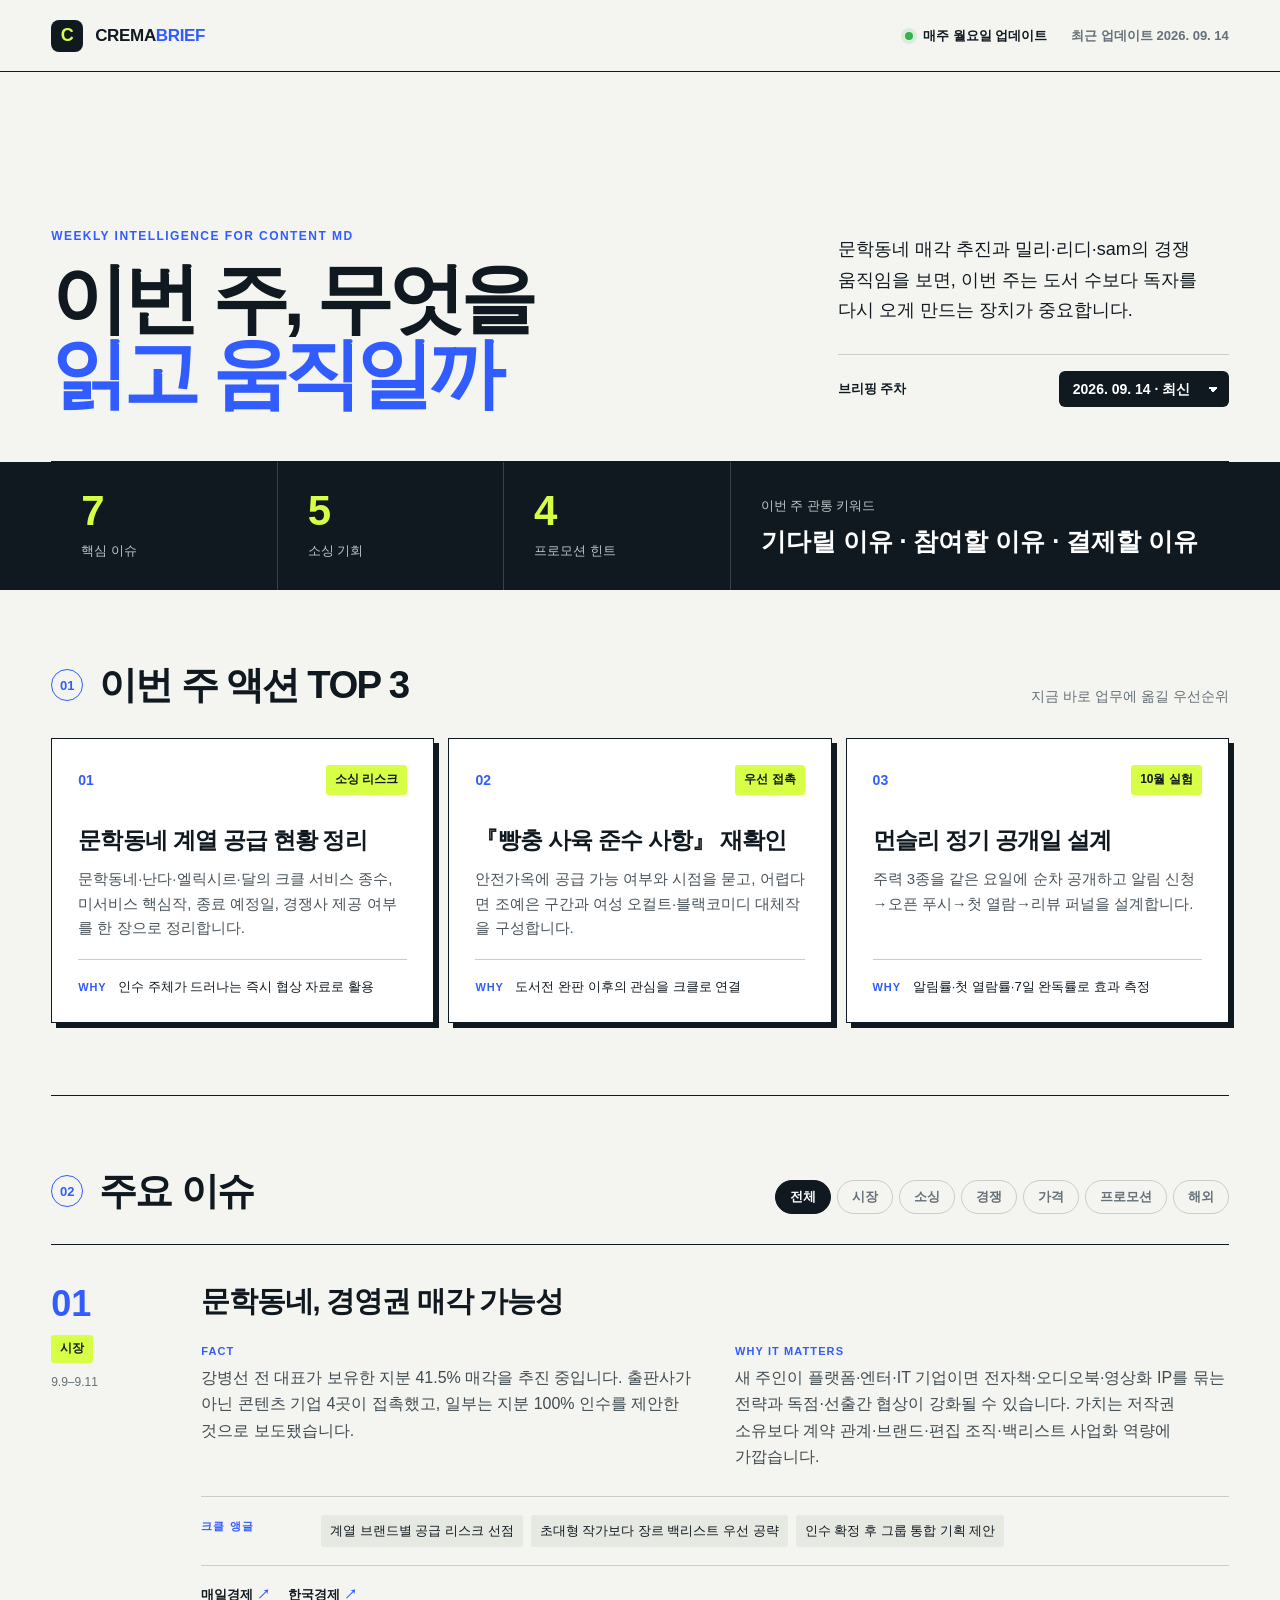
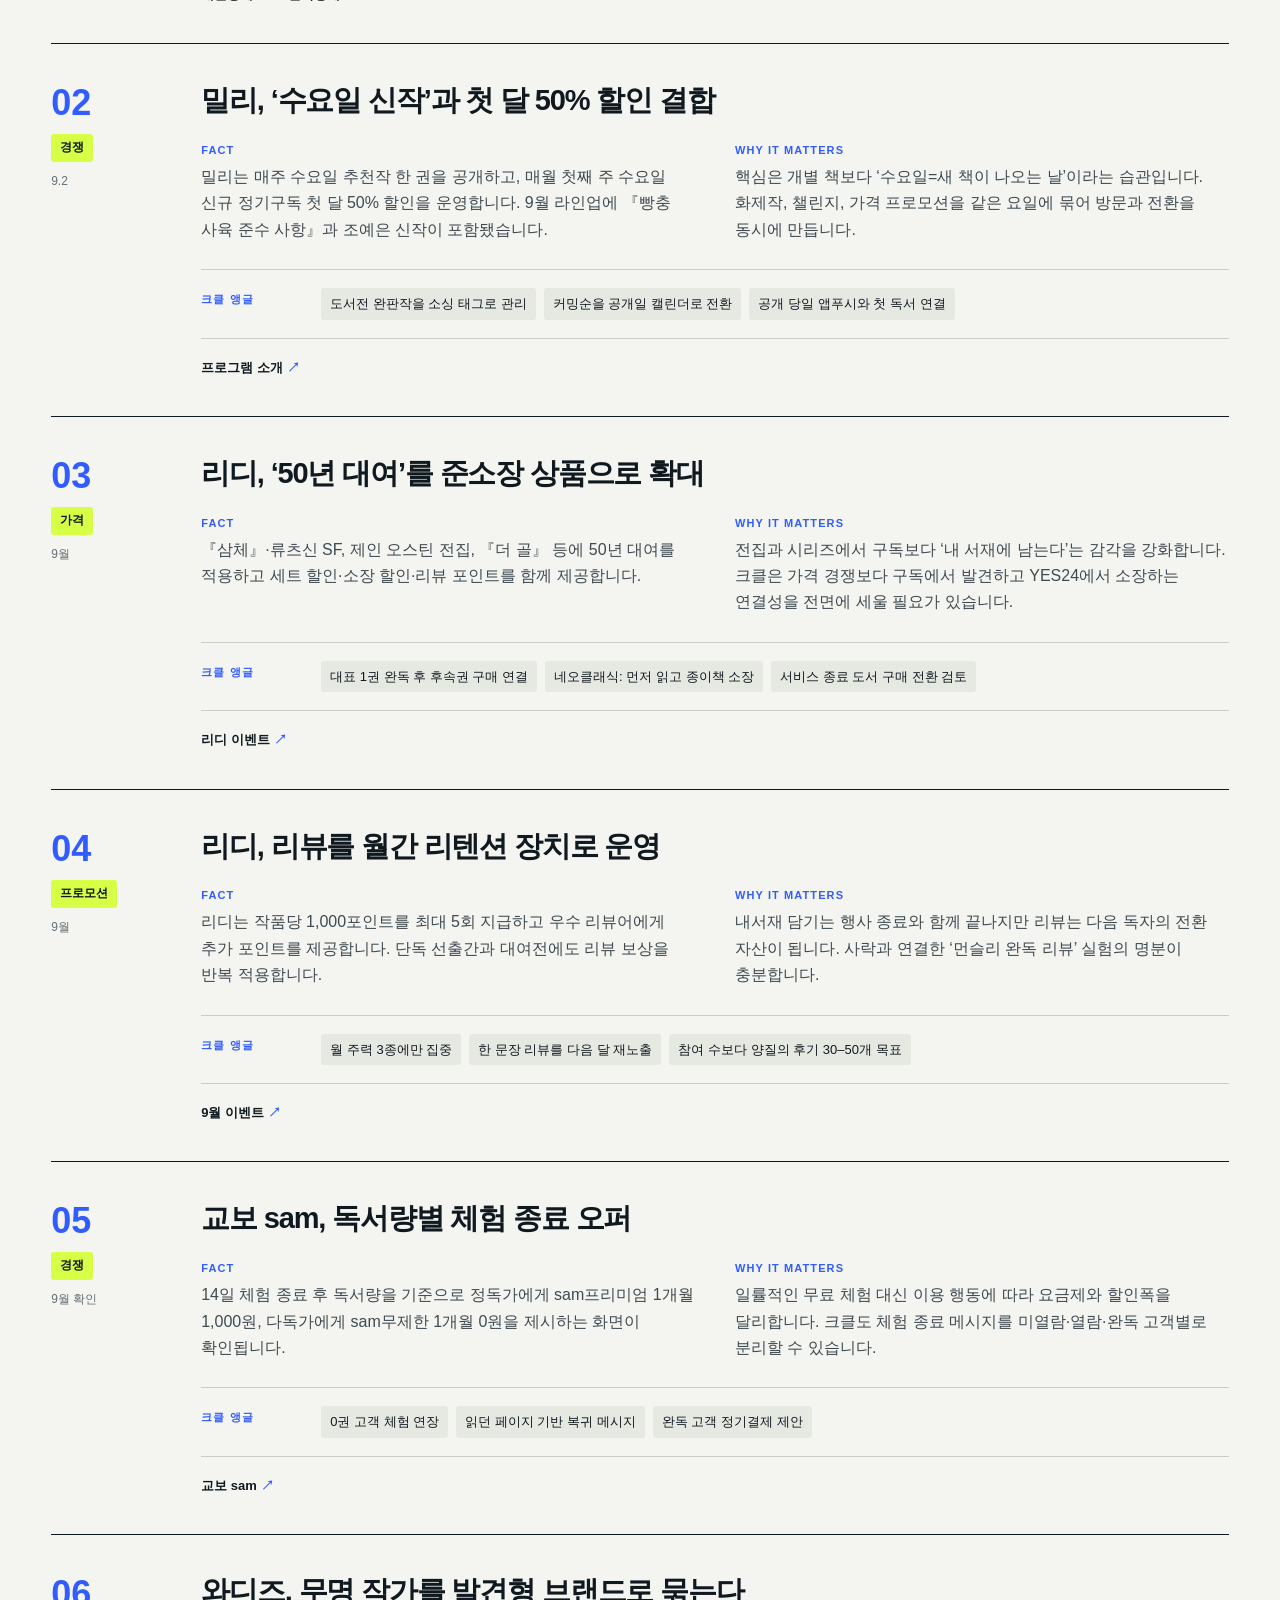
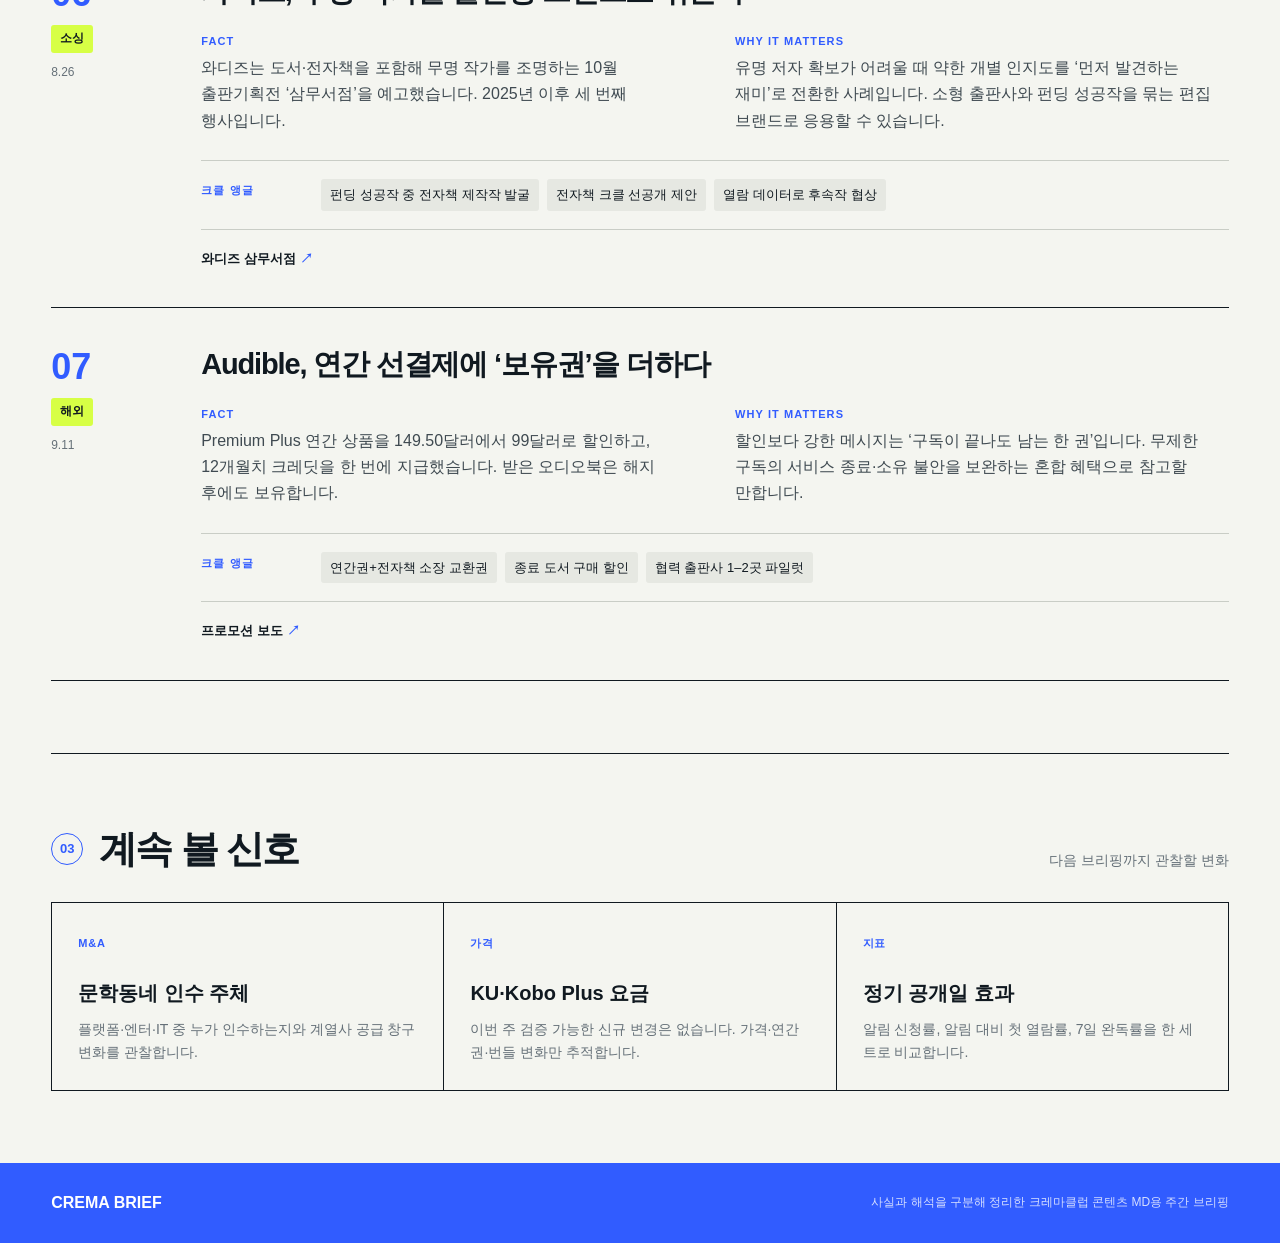
==== index.html @ 0cdea8e7 "Publish CremaClub MD weekly briefing" ====
<!doctype html>
<html lang="ko">
<head>
  <meta charset="utf-8">
  <meta name="viewport" content="width=device-width,initial-scale=1">
  <meta name="description" content="크레마클럽 콘텐츠 MD를 위한 주간 전자책·출판시장 인텔리전스 보드">
  <title>크레마클럽 MD 브리핑</title>
  <link rel="icon" type="image/svg+xml" href="data:image/svg+xml,%3Csvg xmlns='http://www.w3.org/2000/svg' viewBox='0 0 64 64'%3E%3Crect width='64' height='64' rx='15' fill='%23101920'/%3E%3Cpath d='M17 16h25a7 7 0 0 1 7 7v28H24a7 7 0 0 1-7-7V16Z' fill='%23d7ff45'/%3E%3Cpath d='M25 25h16M25 33h13M25 41h10' stroke='%23101920' stroke-width='4' stroke-linecap='round'/%3E%3C/svg%3E">
  <style>
:root{--ink:#101920;--paper:#f4f5f0;--lime:#d7ff45;--blue:#315cff;--line:#c9cdc6;--muted:#657078;--white:#fff;--display:"DM Sans","Noto Sans KR",sans-serif;--body:"Noto Sans KR",sans-serif}
*{box-sizing:border-box}html{scroll-behavior:smooth}body{margin:0;background:var(--paper);color:var(--ink);font-family:var(--body);font-size:16px;line-height:1.65}a{color:inherit}.topbar{height:72px;padding:0 clamp(20px,4vw,64px);display:flex;align-items:center;justify-content:space-between;border-bottom:1px solid var(--ink);background:var(--paper);position:sticky;top:0;z-index:10}.brand{display:flex;align-items:center;gap:12px;text-decoration:none;font:700 17px var(--display);letter-spacing:-.02em}.brand>span:last-child span{color:var(--blue)}.brand-mark{display:grid;place-items:center;width:32px;height:32px;border-radius:8px;background:var(--ink);color:var(--lime);font:700 18px var(--display)}.header-meta{display:flex;align-items:center;gap:10px;font-size:13px;font-weight:600}.date{color:var(--muted);margin-left:14px}.live-dot{width:8px;height:8px;border-radius:50%;background:#35b34a;box-shadow:0 0 0 4px rgba(53,179,74,.13)}main{max-width:1440px;margin:auto;padding:0 clamp(20px,4vw,64px)}.intro{min-height:390px;display:grid;grid-template-columns:1.3fr .7fr;gap:60px;align-items:end;padding:72px 0 50px;border-bottom:1px solid var(--ink)}.eyebrow{font:700 12px var(--display);letter-spacing:.12em;color:var(--blue);margin:0 0 18px}.intro h1{font:800 clamp(46px,6vw,88px)/.98 var(--body);letter-spacing:-.065em;margin:0}.intro h1 em{font-style:normal;color:var(--blue)}.intro-side{align-self:end;padding-bottom:4px}.intro-side>p{font-size:18px;line-height:1.7;margin:0 0 28px;word-break:keep-all}.week-picker{font-size:13px;font-weight:700;display:flex;align-items:center;justify-content:space-between;border-top:1px solid var(--line);padding-top:16px}.week-picker select{appearance:none;border:0;background:var(--ink);color:#fff;border-radius:6px;padding:10px 38px 10px 14px;font:600 14px var(--body);background-image:linear-gradient(45deg,transparent 50%,white 50%),linear-gradient(135deg,white 50%,transparent 50%);background-position:calc(100% - 16px) 16px,calc(100% - 11px) 16px;background-size:5px 5px;background-repeat:no-repeat}.signal-strip{display:grid;grid-template-columns:repeat(3,1fr) 2.2fr;background:var(--ink);color:#fff;margin:0 calc(clamp(20px,4vw,64px)*-1);padding:0 clamp(20px,4vw,64px)}.signal-strip>div{min-height:128px;border-right:1px solid #3a4247;display:flex;flex-direction:column;justify-content:center;padding:20px 30px}.signal-strip strong{font:700 42px/1 var(--display);color:var(--lime)}.signal-strip span{font-size:13px;color:#bdc4c7;margin-top:8px}.signal-strip .focus{border:0}.signal-strip .focus span{margin:0 0 9px}.signal-strip .focus strong{font:700 clamp(18px,2vw,25px)/1.3 var(--body);color:#fff}.actions-section,.issues-section,.watch-section{padding:72px 0}.section-head{display:flex;align-items:end;justify-content:space-between;margin-bottom:30px}.section-head>div:first-child{display:flex;align-items:center;gap:16px}.section-head h2{font:800 clamp(28px,3vw,42px)/1.2 var(--body);letter-spacing:-.045em;margin:0}.section-head>p{margin:0;color:var(--muted);font-size:14px}.section-no{font:700 13px var(--display);color:var(--blue);border:1px solid var(--blue);border-radius:50%;width:32px;height:32px;display:grid;place-items:center}.actions-grid{display:grid;grid-template-columns:repeat(3,1fr);gap:14px}.action-card{background:var(--white);border:1px solid var(--ink);padding:26px;min-height:285px;display:flex;flex-direction:column;box-shadow:5px 5px 0 var(--ink);transition:.2s ease}.action-card:hover{transform:translate(-2px,-2px);box-shadow:8px 8px 0 var(--ink)}.action-top{display:flex;align-items:center;justify-content:space-between}.action-top>span{font:700 14px var(--display);color:var(--blue)}.action-top b{background:var(--lime);padding:5px 9px;border-radius:3px;font-size:12px}.action-card h3{font-size:23px;line-height:1.35;letter-spacing:-.035em;margin:30px 0 11px}.action-card p{color:#48535a;margin:0;font-size:15px}.action-why{margin-top:auto;padding-top:18px;border-top:1px solid var(--line);font:700 11px var(--display);letter-spacing:.08em;color:var(--blue)}.action-why span{font:500 13px var(--body);letter-spacing:0;color:var(--ink);margin-left:8px}.issues-section{border-top:1px solid var(--ink)}.filters{display:flex;gap:6px;flex-wrap:wrap;justify-content:flex-end}.filter-btn{border:1px solid var(--line);background:transparent;color:var(--muted);border-radius:20px;padding:7px 14px;font:600 13px var(--body);cursor:pointer}.filter-btn:hover,.filter-btn.active{background:var(--ink);border-color:var(--ink);color:#fff}.issue-list{border-top:1px solid var(--ink)}.issue-card{display:grid;grid-template-columns:150px 1fr;border-bottom:1px solid var(--ink);padding:38px 0}.issue-index{display:flex;flex-direction:column;align-items:flex-start}.issue-index>span{font:700 36px var(--display);color:var(--blue)}.issue-index b{font-size:12px;background:var(--lime);padding:4px 9px;border-radius:3px;margin:10px 0}.issue-index small{font-size:12px;color:var(--muted)}.issue-body h3{font-size:29px;line-height:1.3;letter-spacing:-.04em;margin:0 0 24px}.issue-copy{display:grid;grid-template-columns:1fr 1fr;gap:40px}.issue-copy h4,.angle-row h4{font:700 11px var(--display);letter-spacing:.1em;color:var(--blue);margin:0 0 8px}.issue-copy p{margin:0;color:#3f4a51;word-break:keep-all}.angle-row{display:grid;grid-template-columns:100px 1fr;gap:20px;margin-top:26px;padding:18px 0;border-top:1px solid var(--line);border-bottom:1px solid var(--line)}.angle-row h4{margin:4px 0 0}.angle-row ul{display:flex;gap:8px;flex-wrap:wrap;margin:0;padding:0;list-style:none}.angle-row li{font-size:13px;background:#e6e8e2;border-radius:3px;padding:5px 9px}.sources{display:flex;gap:18px;margin-top:18px}.sources a{font-size:13px;font-weight:700;text-decoration:none}.sources a span{color:var(--blue);margin-left:4px}.empty{text-align:center;color:var(--muted);padding:70px 0}.watch-section{border-top:1px solid var(--ink)}.watch-grid{display:grid;grid-template-columns:repeat(3,1fr);gap:1px;background:var(--ink);border:1px solid var(--ink)}.watch-grid article{background:var(--paper);padding:26px;min-height:180px}.watch-grid span{font:700 11px var(--display);letter-spacing:.08em;color:var(--blue)}.watch-grid h3{font-size:20px;margin:22px 0 8px}.watch-grid p{font-size:14px;color:var(--muted);margin:0}footer{background:var(--blue);color:#fff;padding:30px clamp(20px,4vw,64px);display:flex;align-items:center;justify-content:space-between}footer>span{font:700 16px var(--display)}footer p{font-size:12px;margin:0;opacity:.8}
@media(max-width:850px){.topbar{height:62px}.header-meta .date{display:none}.intro{grid-template-columns:1fr;gap:38px;min-height:auto;padding:56px 0 42px}.signal-strip{grid-template-columns:repeat(3,1fr)}.signal-strip .focus{grid-column:1/-1;min-height:100px;border-top:1px solid #3a4247}.signal-strip>div{padding:18px;min-height:105px}.signal-strip strong{font-size:32px}.actions-grid,.watch-grid{grid-template-columns:1fr}.action-card{min-height:240px}.issue-card{grid-template-columns:74px 1fr}.issue-copy{grid-template-columns:1fr;gap:22px}.filters{margin-top:18px;justify-content:flex-start}.section-head{align-items:flex-start;flex-direction:column;gap:16px}.section-head>p{display:none}.angle-row{grid-template-columns:1fr;gap:4px}.angle-row ul{display:block}.angle-row li{margin-top:6px}.watch-grid article{min-height:auto}footer{align-items:flex-start;flex-direction:column;gap:6px}}
@media(max-width:520px){.brand>span:last-child{font-size:14px}.header-meta>span:not(.live-dot):not(.date){font-size:11px}.intro h1{font-size:46px}.intro-side>p{font-size:16px}.signal-strip>div{padding:14px 10px}.signal-strip span{font-size:11px}.issue-card{grid-template-columns:1fr;gap:14px}.issue-index{flex-direction:row;align-items:center;gap:10px}.issue-index>span{font-size:24px}.issue-index b{margin:0}.issue-body h3{font-size:23px}.sources{flex-wrap:wrap}footer p{line-height:1.5}}

  </style>
</head>
<body>
  <header class="topbar">
    <a class="brand" href="#top" aria-label="처음으로">
      <span class="brand-mark">C</span>
      <span>CREMA<span>BRIEF</span></span>
    </a>
    <div class="header-meta">
      <span class="live-dot"></span>
      <span>매주 월요일 업데이트</span>
      <span id="updatedAt" class="date"></span>
    </div>
  </header>

  <main id="top">
    <section class="intro">
      <div>
        <p class="eyebrow">WEEKLY INTELLIGENCE FOR CONTENT MD</p>
        <h1>이번 주, 무엇을<br><em>읽고 움직일까</em></h1>
      </div>
      <div class="intro-side">
        <p id="weekSummary"></p>
        <label class="week-picker">브리핑 주차
          <select id="weekSelect" aria-label="브리핑 주차 선택"></select>
        </label>
      </div>
    </section>

    <section class="signal-strip" aria-label="이번 주 지표">
      <div><strong id="issueCount">0</strong><span>핵심 이슈</span></div>
      <div><strong id="sourceCount">0</strong><span>소싱 기회</span></div>
      <div><strong id="promoCount">0</strong><span>프로모션 힌트</span></div>
      <div class="focus"><span>이번 주 관통 키워드</span><strong id="weekKeyword"></strong></div>
    </section>

    <section class="actions-section">
      <div class="section-head">
        <div><span class="section-no">01</span><h2>이번 주 액션 TOP 3</h2></div>
        <p>지금 바로 업무에 옮길 우선순위</p>
      </div>
      <div id="actions" class="actions-grid"></div>
    </section>

    <section class="issues-section">
      <div class="section-head">
        <div><span class="section-no">02</span><h2>주요 이슈</h2></div>
        <div id="filters" class="filters" aria-label="분야 필터"></div>
      </div>
      <div id="issues" class="issue-list"></div>
      <div id="empty" class="empty" hidden>이 분야의 이슈가 없습니다.</div>
    </section>

    <section class="watch-section">
      <div class="section-head">
        <div><span class="section-no">03</span><h2>계속 볼 신호</h2></div>
        <p>다음 브리핑까지 관찰할 변화</p>
      </div>
      <div id="watchList" class="watch-grid"></div>
    </section>
  </main>

  <footer>
    <span>CREMA BRIEF</span>
    <p>사실과 해석을 구분해 정리한 크레마클럽 콘텐츠 MD용 주간 브리핑</p>
  </footer>
  <script>
window.CREMA_BRIEFS = [
  {
    id: "2026-09-14",
    label: "2026. 09. 14",
    updated: "2026. 09. 14",
    keyword: "기다릴 이유 · 참여할 이유 · 결제할 이유",
    summary: "문학동네 매각 추진과 밀리·리디·sam의 경쟁 움직임을 보면, 이번 주는 도서 수보다 독자를 다시 오게 만드는 장치가 중요합니다.",
    actions: [
      { tag: "소싱 리스크", title: "문학동네 계열 공급 현황 정리", text: "문학동네·난다·엘릭시르·달의 크클 서비스 종수, 미서비스 핵심작, 종료 예정일, 경쟁사 제공 여부를 한 장으로 정리합니다.", why: "인수 주체가 드러나는 즉시 협상 자료로 활용" },
      { tag: "우선 접촉", title: "『빵충 사육 준수 사항』 재확인", text: "안전가옥에 공급 가능 여부와 시점을 묻고, 어렵다면 조예은 구간과 여성 오컬트·블랙코미디 대체작을 구성합니다.", why: "도서전 완판 이후의 관심을 크클로 연결" },
      { tag: "10월 실험", title: "먼슬리 정기 공개일 설계", text: "주력 3종을 같은 요일에 순차 공개하고 알림 신청→오픈 푸시→첫 열람→리뷰 퍼널을 설계합니다.", why: "알림률·첫 열람률·7일 완독률로 효과 측정" }
    ],
    issues: [
      {
        rank: 1, category: "시장", date: "9.9–9.11", title: "문학동네, 경영권 매각 가능성",
        fact: "강병선 전 대표가 보유한 지분 41.5% 매각을 추진 중입니다. 출판사가 아닌 콘텐츠 기업 4곳이 접촉했고, 일부는 지분 100% 인수를 제안한 것으로 보도됐습니다.",
        impact: "새 주인이 플랫폼·엔터·IT 기업이면 전자책·오디오북·영상화 IP를 묶는 전략과 독점·선출간 협상이 강화될 수 있습니다. 가치는 저작권 소유보다 계약 관계·브랜드·편집 조직·백리스트 사업화 역량에 가깝습니다.",
        angles: ["계열 브랜드별 공급 리스크 선점", "초대형 작가보다 장르 백리스트 우선 공략", "인수 확정 후 그룹 통합 기획 제안"],
        links: [{label:"매일경제",url:"https://www.mk.co.kr/news/culture/12150612"},{label:"한국경제",url:"https://www.hankyung.com/article/2026090947451"}]
      },
      {
        rank: 2, category: "경쟁", date: "9.2", title: "밀리, ‘수요일 신작’과 첫 달 50% 할인 결합",
        fact: "밀리는 매주 수요일 추천작 한 권을 공개하고, 매월 첫째 주 수요일 신규 정기구독 첫 달 50% 할인을 운영합니다. 9월 라인업에 『빵충 사육 준수 사항』과 조예은 신작이 포함됐습니다.",
        impact: "핵심은 개별 책보다 ‘수요일=새 책이 나오는 날’이라는 습관입니다. 화제작, 챌린지, 가격 프로모션을 같은 요일에 묶어 방문과 전환을 동시에 만듭니다.",
        angles: ["도서전 완판작을 소싱 태그로 관리", "커밍순을 공개일 캘린더로 전환", "공개 당일 앱푸시와 첫 독서 연결"],
        links: [{label:"프로그램 소개",url:"https://v.daum.net/v/6I4VSdztAL"}]
      },
      {
        rank: 3, category: "가격", date: "9월", title: "리디, ‘50년 대여’를 준소장 상품으로 확대",
        fact: "『삼체』·류츠신 SF, 제인 오스틴 전집, 『더 골』 등에 50년 대여를 적용하고 세트 할인·소장 할인·리뷰 포인트를 함께 제공합니다.",
        impact: "전집과 시리즈에서 구독보다 ‘내 서재에 남는다’는 감각을 강화합니다. 크클은 가격 경쟁보다 구독에서 발견하고 YES24에서 소장하는 연결성을 전면에 세울 필요가 있습니다.",
        angles: ["대표 1권 완독 후 후속권 구매 연결", "네오클래식: 먼저 읽고 종이책 소장", "서비스 종료 도서 구매 전환 검토"],
        links: [{label:"리디 이벤트",url:"https://ridibooks.com/event/general"}]
      },
      {
        rank: 4, category: "프로모션", date: "9월", title: "리디, 리뷰를 월간 리텐션 장치로 운영",
        fact: "리디는 작품당 1,000포인트를 최대 5회 지급하고 우수 리뷰어에게 추가 포인트를 제공합니다. 단독 선출간과 대여전에도 리뷰 보상을 반복 적용합니다.",
        impact: "내서재 담기는 행사 종료와 함께 끝나지만 리뷰는 다음 독자의 전환 자산이 됩니다. 사락과 연결한 ‘먼슬리 완독 리뷰’ 실험의 명분이 충분합니다.",
        angles: ["월 주력 3종에만 집중", "한 문장 리뷰를 다음 달 재노출", "참여 수보다 양질의 후기 30–50개 목표"],
        links: [{label:"9월 이벤트",url:"https://ridibooks.com/event/general"}]
      },
      {
        rank: 5, category: "경쟁", date: "9월 확인", title: "교보 sam, 독서량별 체험 종료 오퍼",
        fact: "14일 체험 종료 후 독서량을 기준으로 정독가에게 sam프리미엄 1개월 1,000원, 다독가에게 sam무제한 1개월 0원을 제시하는 화면이 확인됩니다.",
        impact: "일률적인 무료 체험 대신 이용 행동에 따라 요금제와 할인폭을 달리합니다. 크클도 체험 종료 메시지를 미열람·열람·완독 고객별로 분리할 수 있습니다.",
        angles: ["0권 고객 체험 연장", "읽던 페이지 기반 복귀 메시지", "완독 고객 정기결제 제안"],
        links: [{label:"교보 sam",url:"https://sam.kyobobook.co.kr/"}]
      },
      {
        rank: 6, category: "소싱", date: "8.26", title: "와디즈, 무명 작가를 발견형 브랜드로 묶는다",
        fact: "와디즈는 도서·전자책을 포함해 무명 작가를 조명하는 10월 출판기획전 ‘삼무서점’을 예고했습니다. 2025년 이후 세 번째 행사입니다.",
        impact: "유명 저자 확보가 어려울 때 약한 개별 인지도를 ‘먼저 발견하는 재미’로 전환한 사례입니다. 소형 출판사와 펀딩 성공작을 묶는 편집 브랜드로 응용할 수 있습니다.",
        angles: ["펀딩 성공작 중 전자책 제작작 발굴", "전자책 크클 선공개 제안", "열람 데이터로 후속작 협상"],
        links: [{label:"와디즈 삼무서점",url:"https://www.wadiz.kr/web/campaign/search?keyword=%EC%82%BC%EB%AC%B4%EC%84%9C%EC%A0%90"}]
      },
      {
        rank: 7, category: "해외", date: "9.11", title: "Audible, 연간 선결제에 ‘보유권’을 더하다",
        fact: "Premium Plus 연간 상품을 149.50달러에서 99달러로 할인하고, 12개월치 크레딧을 한 번에 지급했습니다. 받은 오디오북은 해지 후에도 보유합니다.",
        impact: "할인보다 강한 메시지는 ‘구독이 끝나도 남는 한 권’입니다. 무제한 구독의 서비스 종료·소유 불안을 보완하는 혼합 혜택으로 참고할 만합니다.",
        angles: ["연간권+전자책 소장 교환권", "종료 도서 구매 할인", "협력 출판사 1–2곳 파일럿"],
        links: [{label:"프로모션 보도",url:"https://www.sfgate.com/shopping/article/audible-premium-plus-annual-deal-22423968.php"}]
      }
    ],
    watch: [
      { label: "M&A", title: "문학동네 인수 주체", text: "플랫폼·엔터·IT 중 누가 인수하는지와 계열사 공급 창구 변화를 관찰합니다." },
      { label: "가격", title: "KU·Kobo Plus 요금", text: "이번 주 검증 가능한 신규 변경은 없습니다. 가격·연간권·번들 변화만 추적합니다." },
      { label: "지표", title: "정기 공개일 효과", text: "알림 신청률, 알림 대비 첫 열람률, 7일 완독률을 한 세트로 비교합니다." }
    ]
  }
];

const briefs = window.CREMA_BRIEFS || [];
const state = { week: briefs[0]?.id, filter: "전체" };
const $ = (id) => document.getElementById(id);
const categories = ["전체", "시장", "소싱", "경쟁", "가격", "프로모션", "해외"];

function linkHtml(links) {
  return links.map(l => `<a href="${l.url}" target="_blank" rel="noopener">${l.label}<span>↗</span></a>`).join("");
}

function render() {
  const brief = briefs.find(b => b.id === state.week) || briefs[0];
  if (!brief) return;
  $("updatedAt").textContent = `최근 업데이트 ${brief.updated}`;
  $("weekSummary").textContent = brief.summary;
  $("weekKeyword").textContent = brief.keyword;
  $("issueCount").textContent = brief.issues.length;
  $("sourceCount").textContent = brief.issues.filter(i => i.category === "소싱" || i.angles.some(a => /소싱|공급|출판사|작가|도서/.test(a))).length;
  $("promoCount").textContent = brief.issues.filter(i => i.category === "프로모션" || i.angles.some(a => /이벤트|푸시|리뷰|공개|프로모션|전환/.test(a))).length;

  $("actions").innerHTML = brief.actions.map((a, idx) => `
    <article class="action-card">
      <div class="action-top"><span>0${idx + 1}</span><b>${a.tag}</b></div>
      <h3>${a.title}</h3><p>${a.text}</p><div class="action-why">WHY <span>${a.why}</span></div>
    </article>`).join("");

  const visible = state.filter === "전체" ? brief.issues : brief.issues.filter(i => i.category === state.filter);
  $("issues").innerHTML = visible.map(i => `
    <article class="issue-card">
      <div class="issue-index"><span>${String(i.rank).padStart(2,"0")}</span><b>${i.category}</b><small>${i.date}</small></div>
      <div class="issue-body">
        <h3>${i.title}</h3>
        <div class="issue-copy"><div><h4>FACT</h4><p>${i.fact}</p></div><div><h4>WHY IT MATTERS</h4><p>${i.impact}</p></div></div>
        <div class="angle-row"><h4>크클 앵글</h4><ul>${i.angles.map(a=>`<li>${a}</li>`).join("")}</ul></div>
        <div class="sources">${linkHtml(i.links)}</div>
      </div>
    </article>`).join("");
  $("empty").hidden = visible.length > 0;
  $("watchList").innerHTML = brief.watch.map(w => `<article><span>${w.label}</span><h3>${w.title}</h3><p>${w.text}</p></article>`).join("");
  document.querySelectorAll(".filter-btn").forEach(btn => btn.classList.toggle("active", btn.dataset.filter === state.filter));
}

function init() {
  $("weekSelect").innerHTML = briefs.map((b, i) => `<option value="${b.id}">${b.label}${i === 0 ? " · 최신" : ""}</option>`).join("");
  $("weekSelect").addEventListener("change", e => { state.week = e.target.value; state.filter = "전체"; render(); });
  $("filters").innerHTML = categories.map(c => `<button class="filter-btn${c === "전체" ? " active" : ""}" data-filter="${c}">${c}</button>`).join("");
  $("filters").addEventListener("click", e => { const btn = e.target.closest("button"); if (!btn) return; state.filter = btn.dataset.filter; render(); });
  render();
}
init();

  </script>
</body>
</html>
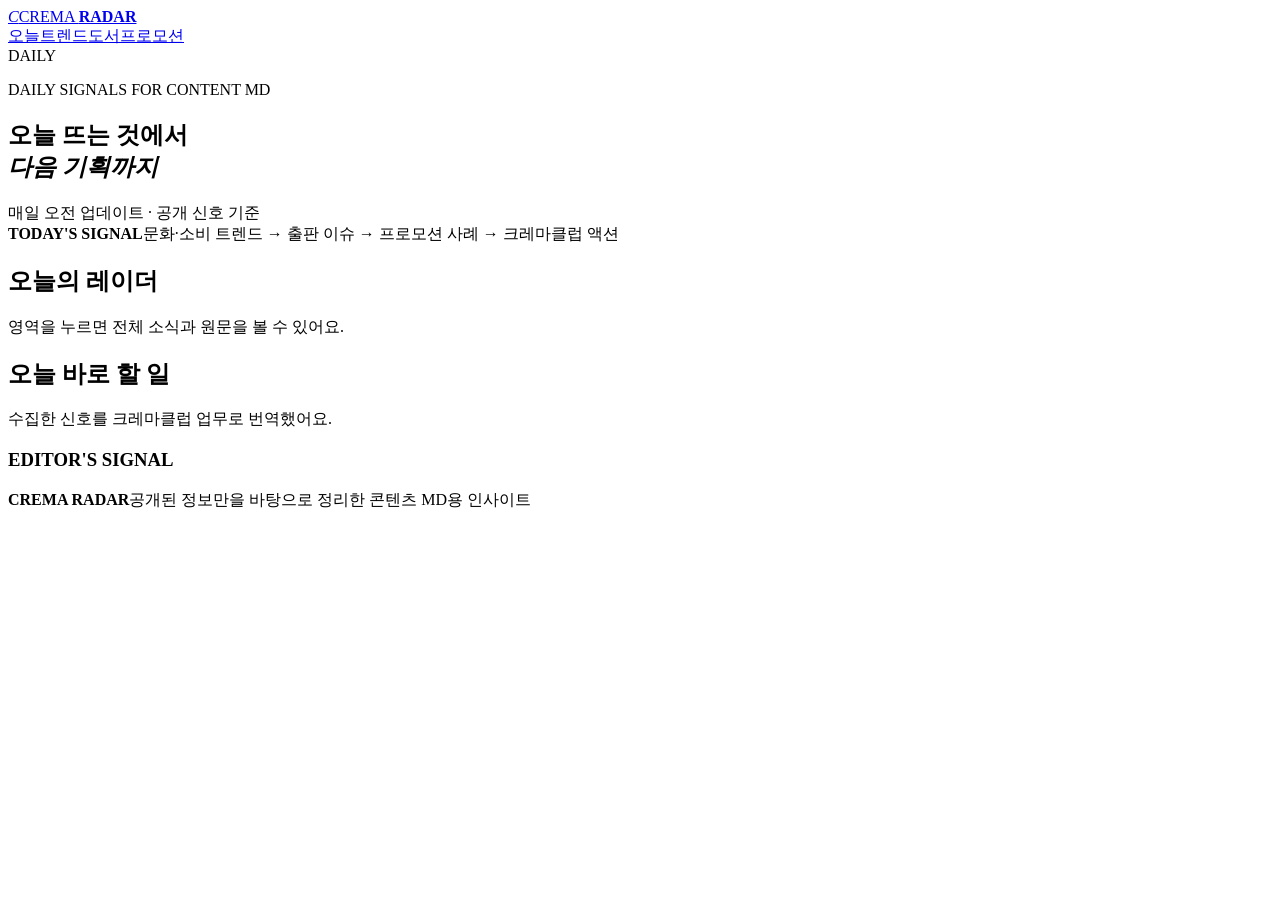
==== commit 01a197bc: "Redesign as daily content MD radar" ====
--- a/index.html
+++ b/index.html
@@ -1,205 +1,7 @@
 <!doctype html>
-<html lang="ko">
-<head>
-  <meta charset="utf-8">
-  <meta name="viewport" content="width=device-width,initial-scale=1">
-  <meta name="description" content="크레마클럽 콘텐츠 MD를 위한 주간 전자책·출판시장 인텔리전스 보드">
-  <title>크레마클럽 MD 브리핑</title>
-  <link rel="icon" type="image/svg+xml" href="data:image/svg+xml,%3Csvg xmlns='http://www.w3.org/2000/svg' viewBox='0 0 64 64'%3E%3Crect width='64' height='64' rx='15' fill='%23101920'/%3E%3Cpath d='M17 16h25a7 7 0 0 1 7 7v28H24a7 7 0 0 1-7-7V16Z' fill='%23d7ff45'/%3E%3Cpath d='M25 25h16M25 33h13M25 41h10' stroke='%23101920' stroke-width='4' stroke-linecap='round'/%3E%3C/svg%3E">
-  <style>
-:root{--ink:#101920;--paper:#f4f5f0;--lime:#d7ff45;--blue:#315cff;--line:#c9cdc6;--muted:#657078;--white:#fff;--display:"DM Sans","Noto Sans KR",sans-serif;--body:"Noto Sans KR",sans-serif}
-*{box-sizing:border-box}html{scroll-behavior:smooth}body{margin:0;background:var(--paper);color:var(--ink);font-family:var(--body);font-size:16px;line-height:1.65}a{color:inherit}.topbar{height:72px;padding:0 clamp(20px,4vw,64px);display:flex;align-items:center;justify-content:space-between;border-bottom:1px solid var(--ink);background:var(--paper);position:sticky;top:0;z-index:10}.brand{display:flex;align-items:center;gap:12px;text-decoration:none;font:700 17px var(--display);letter-spacing:-.02em}.brand>span:last-child span{color:var(--blue)}.brand-mark{display:grid;place-items:center;width:32px;height:32px;border-radius:8px;background:var(--ink);color:var(--lime);font:700 18px var(--display)}.header-meta{display:flex;align-items:center;gap:10px;font-size:13px;font-weight:600}.date{color:var(--muted);margin-left:14px}.live-dot{width:8px;height:8px;border-radius:50%;background:#35b34a;box-shadow:0 0 0 4px rgba(53,179,74,.13)}main{max-width:1440px;margin:auto;padding:0 clamp(20px,4vw,64px)}.intro{min-height:390px;display:grid;grid-template-columns:1.3fr .7fr;gap:60px;align-items:end;padding:72px 0 50px;border-bottom:1px solid var(--ink)}.eyebrow{font:700 12px var(--display);letter-spacing:.12em;color:var(--blue);margin:0 0 18px}.intro h1{font:800 clamp(46px,6vw,88px)/.98 var(--body);letter-spacing:-.065em;margin:0}.intro h1 em{font-style:normal;color:var(--blue)}.intro-side{align-self:end;padding-bottom:4px}.intro-side>p{font-size:18px;line-height:1.7;margin:0 0 28px;word-break:keep-all}.week-picker{font-size:13px;font-weight:700;display:flex;align-items:center;justify-content:space-between;border-top:1px solid var(--line);padding-top:16px}.week-picker select{appearance:none;border:0;background:var(--ink);color:#fff;border-radius:6px;padding:10px 38px 10px 14px;font:600 14px var(--body);background-image:linear-gradient(45deg,transparent 50%,white 50%),linear-gradient(135deg,white 50%,transparent 50%);background-position:calc(100% - 16px) 16px,calc(100% - 11px) 16px;background-size:5px 5px;background-repeat:no-repeat}.signal-strip{display:grid;grid-template-columns:repeat(3,1fr) 2.2fr;background:var(--ink);color:#fff;margin:0 calc(clamp(20px,4vw,64px)*-1);padding:0 clamp(20px,4vw,64px)}.signal-strip>div{min-height:128px;border-right:1px solid #3a4247;display:flex;flex-direction:column;justify-content:center;padding:20px 30px}.signal-strip strong{font:700 42px/1 var(--display);color:var(--lime)}.signal-strip span{font-size:13px;color:#bdc4c7;margin-top:8px}.signal-strip .focus{border:0}.signal-strip .focus span{margin:0 0 9px}.signal-strip .focus strong{font:700 clamp(18px,2vw,25px)/1.3 var(--body);color:#fff}.actions-section,.issues-section,.watch-section{padding:72px 0}.section-head{display:flex;align-items:end;justify-content:space-between;margin-bottom:30px}.section-head>div:first-child{display:flex;align-items:center;gap:16px}.section-head h2{font:800 clamp(28px,3vw,42px)/1.2 var(--body);letter-spacing:-.045em;margin:0}.section-head>p{margin:0;color:var(--muted);font-size:14px}.section-no{font:700 13px var(--display);color:var(--blue);border:1px solid var(--blue);border-radius:50%;width:32px;height:32px;display:grid;place-items:center}.actions-grid{display:grid;grid-template-columns:repeat(3,1fr);gap:14px}.action-card{background:var(--white);border:1px solid var(--ink);padding:26px;min-height:285px;display:flex;flex-direction:column;box-shadow:5px 5px 0 var(--ink);transition:.2s ease}.action-card:hover{transform:translate(-2px,-2px);box-shadow:8px 8px 0 var(--ink)}.action-top{display:flex;align-items:center;justify-content:space-between}.action-top>span{font:700 14px var(--display);color:var(--blue)}.action-top b{background:var(--lime);padding:5px 9px;border-radius:3px;font-size:12px}.action-card h3{font-size:23px;line-height:1.35;letter-spacing:-.035em;margin:30px 0 11px}.action-card p{color:#48535a;margin:0;font-size:15px}.action-why{margin-top:auto;padding-top:18px;border-top:1px solid var(--line);font:700 11px var(--display);letter-spacing:.08em;color:var(--blue)}.action-why span{font:500 13px var(--body);letter-spacing:0;color:var(--ink);margin-left:8px}.issues-section{border-top:1px solid var(--ink)}.filters{display:flex;gap:6px;flex-wrap:wrap;justify-content:flex-end}.filter-btn{border:1px solid var(--line);background:transparent;color:var(--muted);border-radius:20px;padding:7px 14px;font:600 13px var(--body);cursor:pointer}.filter-btn:hover,.filter-btn.active{background:var(--ink);border-color:var(--ink);color:#fff}.issue-list{border-top:1px solid var(--ink)}.issue-card{display:grid;grid-template-columns:150px 1fr;border-bottom:1px solid var(--ink);padding:38px 0}.issue-index{display:flex;flex-direction:column;align-items:flex-start}.issue-index>span{font:700 36px var(--display);color:var(--blue)}.issue-index b{font-size:12px;background:var(--lime);padding:4px 9px;border-radius:3px;margin:10px 0}.issue-index small{font-size:12px;color:var(--muted)}.issue-body h3{font-size:29px;line-height:1.3;letter-spacing:-.04em;margin:0 0 24px}.issue-copy{display:grid;grid-template-columns:1fr 1fr;gap:40px}.issue-copy h4,.angle-row h4{font:700 11px var(--display);letter-spacing:.1em;color:var(--blue);margin:0 0 8px}.issue-copy p{margin:0;color:#3f4a51;word-break:keep-all}.angle-row{display:grid;grid-template-columns:100px 1fr;gap:20px;margin-top:26px;padding:18px 0;border-top:1px solid var(--line);border-bottom:1px solid var(--line)}.angle-row h4{margin:4px 0 0}.angle-row ul{display:flex;gap:8px;flex-wrap:wrap;margin:0;padding:0;list-style:none}.angle-row li{font-size:13px;background:#e6e8e2;border-radius:3px;padding:5px 9px}.sources{display:flex;gap:18px;margin-top:18px}.sources a{font-size:13px;font-weight:700;text-decoration:none}.sources a span{color:var(--blue);margin-left:4px}.empty{text-align:center;color:var(--muted);padding:70px 0}.watch-section{border-top:1px solid var(--ink)}.watch-grid{display:grid;grid-template-columns:repeat(3,1fr);gap:1px;background:var(--ink);border:1px solid var(--ink)}.watch-grid article{background:var(--paper);padding:26px;min-height:180px}.watch-grid span{font:700 11px var(--display);letter-spacing:.08em;color:var(--blue)}.watch-grid h3{font-size:20px;margin:22px 0 8px}.watch-grid p{font-size:14px;color:var(--muted);margin:0}footer{background:var(--blue);color:#fff;padding:30px clamp(20px,4vw,64px);display:flex;align-items:center;justify-content:space-between}footer>span{font:700 16px var(--display)}footer p{font-size:12px;margin:0;opacity:.8}
-@media(max-width:850px){.topbar{height:62px}.header-meta .date{display:none}.intro{grid-template-columns:1fr;gap:38px;min-height:auto;padding:56px 0 42px}.signal-strip{grid-template-columns:repeat(3,1fr)}.signal-strip .focus{grid-column:1/-1;min-height:100px;border-top:1px solid #3a4247}.signal-strip>div{padding:18px;min-height:105px}.signal-strip strong{font-size:32px}.actions-grid,.watch-grid{grid-template-columns:1fr}.action-card{min-height:240px}.issue-card{grid-template-columns:74px 1fr}.issue-copy{grid-template-columns:1fr;gap:22px}.filters{margin-top:18px;justify-content:flex-start}.section-head{align-items:flex-start;flex-direction:column;gap:16px}.section-head>p{display:none}.angle-row{grid-template-columns:1fr;gap:4px}.angle-row ul{display:block}.angle-row li{margin-top:6px}.watch-grid article{min-height:auto}footer{align-items:flex-start;flex-direction:column;gap:6px}}
-@media(max-width:520px){.brand>span:last-child{font-size:14px}.header-meta>span:not(.live-dot):not(.date){font-size:11px}.intro h1{font-size:46px}.intro-side>p{font-size:16px}.signal-strip>div{padding:14px 10px}.signal-strip span{font-size:11px}.issue-card{grid-template-columns:1fr;gap:14px}.issue-index{flex-direction:row;align-items:center;gap:10px}.issue-index>span{font-size:24px}.issue-index b{margin:0}.issue-body h3{font-size:23px}.sources{flex-wrap:wrap}footer p{line-height:1.5}}
-
-  </style>
-</head>
-<body>
-  <header class="topbar">
-    <a class="brand" href="#top" aria-label="처음으로">
-      <span class="brand-mark">C</span>
-      <span>CREMA<span>BRIEF</span></span>
-    </a>
-    <div class="header-meta">
-      <span class="live-dot"></span>
-      <span>매주 월요일 업데이트</span>
-      <span id="updatedAt" class="date"></span>
-    </div>
-  </header>
-
-  <main id="top">
-    <section class="intro">
-      <div>
-        <p class="eyebrow">WEEKLY INTELLIGENCE FOR CONTENT MD</p>
-        <h1>이번 주, 무엇을<br><em>읽고 움직일까</em></h1>
-      </div>
-      <div class="intro-side">
-        <p id="weekSummary"></p>
-        <label class="week-picker">브리핑 주차
-          <select id="weekSelect" aria-label="브리핑 주차 선택"></select>
-        </label>
-      </div>
-    </section>
-
-    <section class="signal-strip" aria-label="이번 주 지표">
-      <div><strong id="issueCount">0</strong><span>핵심 이슈</span></div>
-      <div><strong id="sourceCount">0</strong><span>소싱 기회</span></div>
-      <div><strong id="promoCount">0</strong><span>프로모션 힌트</span></div>
-      <div class="focus"><span>이번 주 관통 키워드</span><strong id="weekKeyword"></strong></div>
-    </section>
-
-    <section class="actions-section">
-      <div class="section-head">
-        <div><span class="section-no">01</span><h2>이번 주 액션 TOP 3</h2></div>
-        <p>지금 바로 업무에 옮길 우선순위</p>
-      </div>
-      <div id="actions" class="actions-grid"></div>
-    </section>
-
-    <section class="issues-section">
-      <div class="section-head">
-        <div><span class="section-no">02</span><h2>주요 이슈</h2></div>
-        <div id="filters" class="filters" aria-label="분야 필터"></div>
-      </div>
-      <div id="issues" class="issue-list"></div>
-      <div id="empty" class="empty" hidden>이 분야의 이슈가 없습니다.</div>
-    </section>
-
-    <section class="watch-section">
-      <div class="section-head">
-        <div><span class="section-no">03</span><h2>계속 볼 신호</h2></div>
-        <p>다음 브리핑까지 관찰할 변화</p>
-      </div>
-      <div id="watchList" class="watch-grid"></div>
-    </section>
-  </main>
-
-  <footer>
-    <span>CREMA BRIEF</span>
-    <p>사실과 해석을 구분해 정리한 크레마클럽 콘텐츠 MD용 주간 브리핑</p>
-  </footer>
-  <script>
-window.CREMA_BRIEFS = [
-  {
-    id: "2026-09-14",
-    label: "2026. 09. 14",
-    updated: "2026. 09. 14",
-    keyword: "기다릴 이유 · 참여할 이유 · 결제할 이유",
-    summary: "문학동네 매각 추진과 밀리·리디·sam의 경쟁 움직임을 보면, 이번 주는 도서 수보다 독자를 다시 오게 만드는 장치가 중요합니다.",
-    actions: [
-      { tag: "소싱 리스크", title: "문학동네 계열 공급 현황 정리", text: "문학동네·난다·엘릭시르·달의 크클 서비스 종수, 미서비스 핵심작, 종료 예정일, 경쟁사 제공 여부를 한 장으로 정리합니다.", why: "인수 주체가 드러나는 즉시 협상 자료로 활용" },
-      { tag: "우선 접촉", title: "『빵충 사육 준수 사항』 재확인", text: "안전가옥에 공급 가능 여부와 시점을 묻고, 어렵다면 조예은 구간과 여성 오컬트·블랙코미디 대체작을 구성합니다.", why: "도서전 완판 이후의 관심을 크클로 연결" },
-      { tag: "10월 실험", title: "먼슬리 정기 공개일 설계", text: "주력 3종을 같은 요일에 순차 공개하고 알림 신청→오픈 푸시→첫 열람→리뷰 퍼널을 설계합니다.", why: "알림률·첫 열람률·7일 완독률로 효과 측정" }
-    ],
-    issues: [
-      {
-        rank: 1, category: "시장", date: "9.9–9.11", title: "문학동네, 경영권 매각 가능성",
-        fact: "강병선 전 대표가 보유한 지분 41.5% 매각을 추진 중입니다. 출판사가 아닌 콘텐츠 기업 4곳이 접촉했고, 일부는 지분 100% 인수를 제안한 것으로 보도됐습니다.",
-        impact: "새 주인이 플랫폼·엔터·IT 기업이면 전자책·오디오북·영상화 IP를 묶는 전략과 독점·선출간 협상이 강화될 수 있습니다. 가치는 저작권 소유보다 계약 관계·브랜드·편집 조직·백리스트 사업화 역량에 가깝습니다.",
-        angles: ["계열 브랜드별 공급 리스크 선점", "초대형 작가보다 장르 백리스트 우선 공략", "인수 확정 후 그룹 통합 기획 제안"],
-        links: [{label:"매일경제",url:"https://www.mk.co.kr/news/culture/12150612"},{label:"한국경제",url:"https://www.hankyung.com/article/2026090947451"}]
-      },
-      {
-        rank: 2, category: "경쟁", date: "9.2", title: "밀리, ‘수요일 신작’과 첫 달 50% 할인 결합",
-        fact: "밀리는 매주 수요일 추천작 한 권을 공개하고, 매월 첫째 주 수요일 신규 정기구독 첫 달 50% 할인을 운영합니다. 9월 라인업에 『빵충 사육 준수 사항』과 조예은 신작이 포함됐습니다.",
-        impact: "핵심은 개별 책보다 ‘수요일=새 책이 나오는 날’이라는 습관입니다. 화제작, 챌린지, 가격 프로모션을 같은 요일에 묶어 방문과 전환을 동시에 만듭니다.",
-        angles: ["도서전 완판작을 소싱 태그로 관리", "커밍순을 공개일 캘린더로 전환", "공개 당일 앱푸시와 첫 독서 연결"],
-        links: [{label:"프로그램 소개",url:"https://v.daum.net/v/6I4VSdztAL"}]
-      },
-      {
-        rank: 3, category: "가격", date: "9월", title: "리디, ‘50년 대여’를 준소장 상품으로 확대",
-        fact: "『삼체』·류츠신 SF, 제인 오스틴 전집, 『더 골』 등에 50년 대여를 적용하고 세트 할인·소장 할인·리뷰 포인트를 함께 제공합니다.",
-        impact: "전집과 시리즈에서 구독보다 ‘내 서재에 남는다’는 감각을 강화합니다. 크클은 가격 경쟁보다 구독에서 발견하고 YES24에서 소장하는 연결성을 전면에 세울 필요가 있습니다.",
-        angles: ["대표 1권 완독 후 후속권 구매 연결", "네오클래식: 먼저 읽고 종이책 소장", "서비스 종료 도서 구매 전환 검토"],
-        links: [{label:"리디 이벤트",url:"https://ridibooks.com/event/general"}]
-      },
-      {
-        rank: 4, category: "프로모션", date: "9월", title: "리디, 리뷰를 월간 리텐션 장치로 운영",
-        fact: "리디는 작품당 1,000포인트를 최대 5회 지급하고 우수 리뷰어에게 추가 포인트를 제공합니다. 단독 선출간과 대여전에도 리뷰 보상을 반복 적용합니다.",
-        impact: "내서재 담기는 행사 종료와 함께 끝나지만 리뷰는 다음 독자의 전환 자산이 됩니다. 사락과 연결한 ‘먼슬리 완독 리뷰’ 실험의 명분이 충분합니다.",
-        angles: ["월 주력 3종에만 집중", "한 문장 리뷰를 다음 달 재노출", "참여 수보다 양질의 후기 30–50개 목표"],
-        links: [{label:"9월 이벤트",url:"https://ridibooks.com/event/general"}]
-      },
-      {
-        rank: 5, category: "경쟁", date: "9월 확인", title: "교보 sam, 독서량별 체험 종료 오퍼",
-        fact: "14일 체험 종료 후 독서량을 기준으로 정독가에게 sam프리미엄 1개월 1,000원, 다독가에게 sam무제한 1개월 0원을 제시하는 화면이 확인됩니다.",
-        impact: "일률적인 무료 체험 대신 이용 행동에 따라 요금제와 할인폭을 달리합니다. 크클도 체험 종료 메시지를 미열람·열람·완독 고객별로 분리할 수 있습니다.",
-        angles: ["0권 고객 체험 연장", "읽던 페이지 기반 복귀 메시지", "완독 고객 정기결제 제안"],
-        links: [{label:"교보 sam",url:"https://sam.kyobobook.co.kr/"}]
-      },
-      {
-        rank: 6, category: "소싱", date: "8.26", title: "와디즈, 무명 작가를 발견형 브랜드로 묶는다",
-        fact: "와디즈는 도서·전자책을 포함해 무명 작가를 조명하는 10월 출판기획전 ‘삼무서점’을 예고했습니다. 2025년 이후 세 번째 행사입니다.",
-        impact: "유명 저자 확보가 어려울 때 약한 개별 인지도를 ‘먼저 발견하는 재미’로 전환한 사례입니다. 소형 출판사와 펀딩 성공작을 묶는 편집 브랜드로 응용할 수 있습니다.",
-        angles: ["펀딩 성공작 중 전자책 제작작 발굴", "전자책 크클 선공개 제안", "열람 데이터로 후속작 협상"],
-        links: [{label:"와디즈 삼무서점",url:"https://www.wadiz.kr/web/campaign/search?keyword=%EC%82%BC%EB%AC%B4%EC%84%9C%EC%A0%90"}]
-      },
-      {
-        rank: 7, category: "해외", date: "9.11", title: "Audible, 연간 선결제에 ‘보유권’을 더하다",
-        fact: "Premium Plus 연간 상품을 149.50달러에서 99달러로 할인하고, 12개월치 크레딧을 한 번에 지급했습니다. 받은 오디오북은 해지 후에도 보유합니다.",
-        impact: "할인보다 강한 메시지는 ‘구독이 끝나도 남는 한 권’입니다. 무제한 구독의 서비스 종료·소유 불안을 보완하는 혼합 혜택으로 참고할 만합니다.",
-        angles: ["연간권+전자책 소장 교환권", "종료 도서 구매 할인", "협력 출판사 1–2곳 파일럿"],
-        links: [{label:"프로모션 보도",url:"https://www.sfgate.com/shopping/article/audible-premium-plus-annual-deal-22423968.php"}]
-      }
-    ],
-    watch: [
-      { label: "M&A", title: "문학동네 인수 주체", text: "플랫폼·엔터·IT 중 누가 인수하는지와 계열사 공급 창구 변화를 관찰합니다." },
-      { label: "가격", title: "KU·Kobo Plus 요금", text: "이번 주 검증 가능한 신규 변경은 없습니다. 가격·연간권·번들 변화만 추적합니다." },
-      { label: "지표", title: "정기 공개일 효과", text: "알림 신청률, 알림 대비 첫 열람률, 7일 완독률을 한 세트로 비교합니다." }
-    ]
-  }
-];
-
-const briefs = window.CREMA_BRIEFS || [];
-const state = { week: briefs[0]?.id, filter: "전체" };
-const $ = (id) => document.getElementById(id);
-const categories = ["전체", "시장", "소싱", "경쟁", "가격", "프로모션", "해외"];
-
-function linkHtml(links) {
-  return links.map(l => `<a href="${l.url}" target="_blank" rel="noopener">${l.label}<span>↗</span></a>`).join("");
-}
-
-function render() {
-  const brief = briefs.find(b => b.id === state.week) || briefs[0];
-  if (!brief) return;
-  $("updatedAt").textContent = `최근 업데이트 ${brief.updated}`;
-  $("weekSummary").textContent = brief.summary;
-  $("weekKeyword").textContent = brief.keyword;
-  $("issueCount").textContent = brief.issues.length;
-  $("sourceCount").textContent = brief.issues.filter(i => i.category === "소싱" || i.angles.some(a => /소싱|공급|출판사|작가|도서/.test(a))).length;
-  $("promoCount").textContent = brief.issues.filter(i => i.category === "프로모션" || i.angles.some(a => /이벤트|푸시|리뷰|공개|프로모션|전환/.test(a))).length;
-
-  $("actions").innerHTML = brief.actions.map((a, idx) => `
-    <article class="action-card">
-      <div class="action-top"><span>0${idx + 1}</span><b>${a.tag}</b></div>
-      <h3>${a.title}</h3><p>${a.text}</p><div class="action-why">WHY <span>${a.why}</span></div>
-    </article>`).join("");
-
-  const visible = state.filter === "전체" ? brief.issues : brief.issues.filter(i => i.category === state.filter);
-  $("issues").innerHTML = visible.map(i => `
-    <article class="issue-card">
-      <div class="issue-index"><span>${String(i.rank).padStart(2,"0")}</span><b>${i.category}</b><small>${i.date}</small></div>
-      <div class="issue-body">
-        <h3>${i.title}</h3>
-        <div class="issue-copy"><div><h4>FACT</h4><p>${i.fact}</p></div><div><h4>WHY IT MATTERS</h4><p>${i.impact}</p></div></div>
-        <div class="angle-row"><h4>크클 앵글</h4><ul>${i.angles.map(a=>`<li>${a}</li>`).join("")}</ul></div>
-        <div class="sources">${linkHtml(i.links)}</div>
-      </div>
-    </article>`).join("");
-  $("empty").hidden = visible.length > 0;
-  $("watchList").innerHTML = brief.watch.map(w => `<article><span>${w.label}</span><h3>${w.title}</h3><p>${w.text}</p></article>`).join("");
-  document.querySelectorAll(".filter-btn").forEach(btn => btn.classList.toggle("active", btn.dataset.filter === state.filter));
-}
-
-function init() {
-  $("weekSelect").innerHTML = briefs.map((b, i) => `<option value="${b.id}">${b.label}${i === 0 ? " · 최신" : ""}</option>`).join("");
-  $("weekSelect").addEventListener("change", e => { state.week = e.target.value; state.filter = "전체"; render(); });
-  $("filters").innerHTML = categories.map(c => `<button class="filter-btn${c === "전체" ? " active" : ""}" data-filter="${c}">${c}</button>`).join("");
-  $("filters").addEventListener("click", e => { const btn = e.target.closest("button"); if (!btn) return; state.filter = btn.dataset.filter; render(); });
-  render();
-}
-init();
-
-  </script>
-</body>
-</html>
+<html lang="ko"><head><meta charset="utf-8"><meta name="viewport" content="width=device-width,initial-scale=1"><meta name="description" content="콘텐츠 MD를 위한 일일 트렌드·출판·프로모션 인사이트"><title>CREMA RADAR</title><link rel="stylesheet" href="styles.css"></head>
+<body data-page="home">
+<header class="topbar"><a class="brand" href="index.html"><i>C</i>CREMA <b>RADAR</b></a><nav><a data-nav="home" href="index.html">오늘</a><a data-nav="trends" href="trends.html">트렌드</a><a data-nav="books" href="books.html">도서</a><a data-nav="promotions" href="promotions.html">프로모션</a></nav><div class="update"><i class="dot"></i><span>DAILY</span><span data-updated></span></div></header>
+<main><section class="hero"><div><p class="eyebrow">DAILY SIGNALS FOR CONTENT MD</p><h1>오늘 뜨는 것에서<br><em>다음 기획까지</em></h1></div><div><p class="hero-copy" data-headline></p><span class="today">매일 오전 업데이트 · 공개 신호 기준</span></div></section><div class="ticker"><b>TODAY'S SIGNAL</b><span>문화·소비 트렌드 → 출판 이슈 → 프로모션 사례 → 크레마클럽 액션</span></div><section class="section"><div class="section-head"><h2>오늘의 레이더</h2><p>영역을 누르면 전체 소식과 원문을 볼 수 있어요.</p></div><div class="hub-grid" data-hubs></div></section><section class="section action-section"><div class="section-head"><h2>오늘 바로 할 일</h2><p>수집한 신호를 크레마클럽 업무로 번역했어요.</p></div><ol class="action-list" data-actions></ol></section><section class="section"><div class="insight"><h3>EDITOR'S SIGNAL</h3><p data-insight></p></div></section></main>
+<footer><b>CREMA RADAR</b><span>공개된 정보만을 바탕으로 정리한 콘텐츠 MD용 인사이트</span></footer><script src="data.js"></script><script src="app.js"></script>
+</body></html>
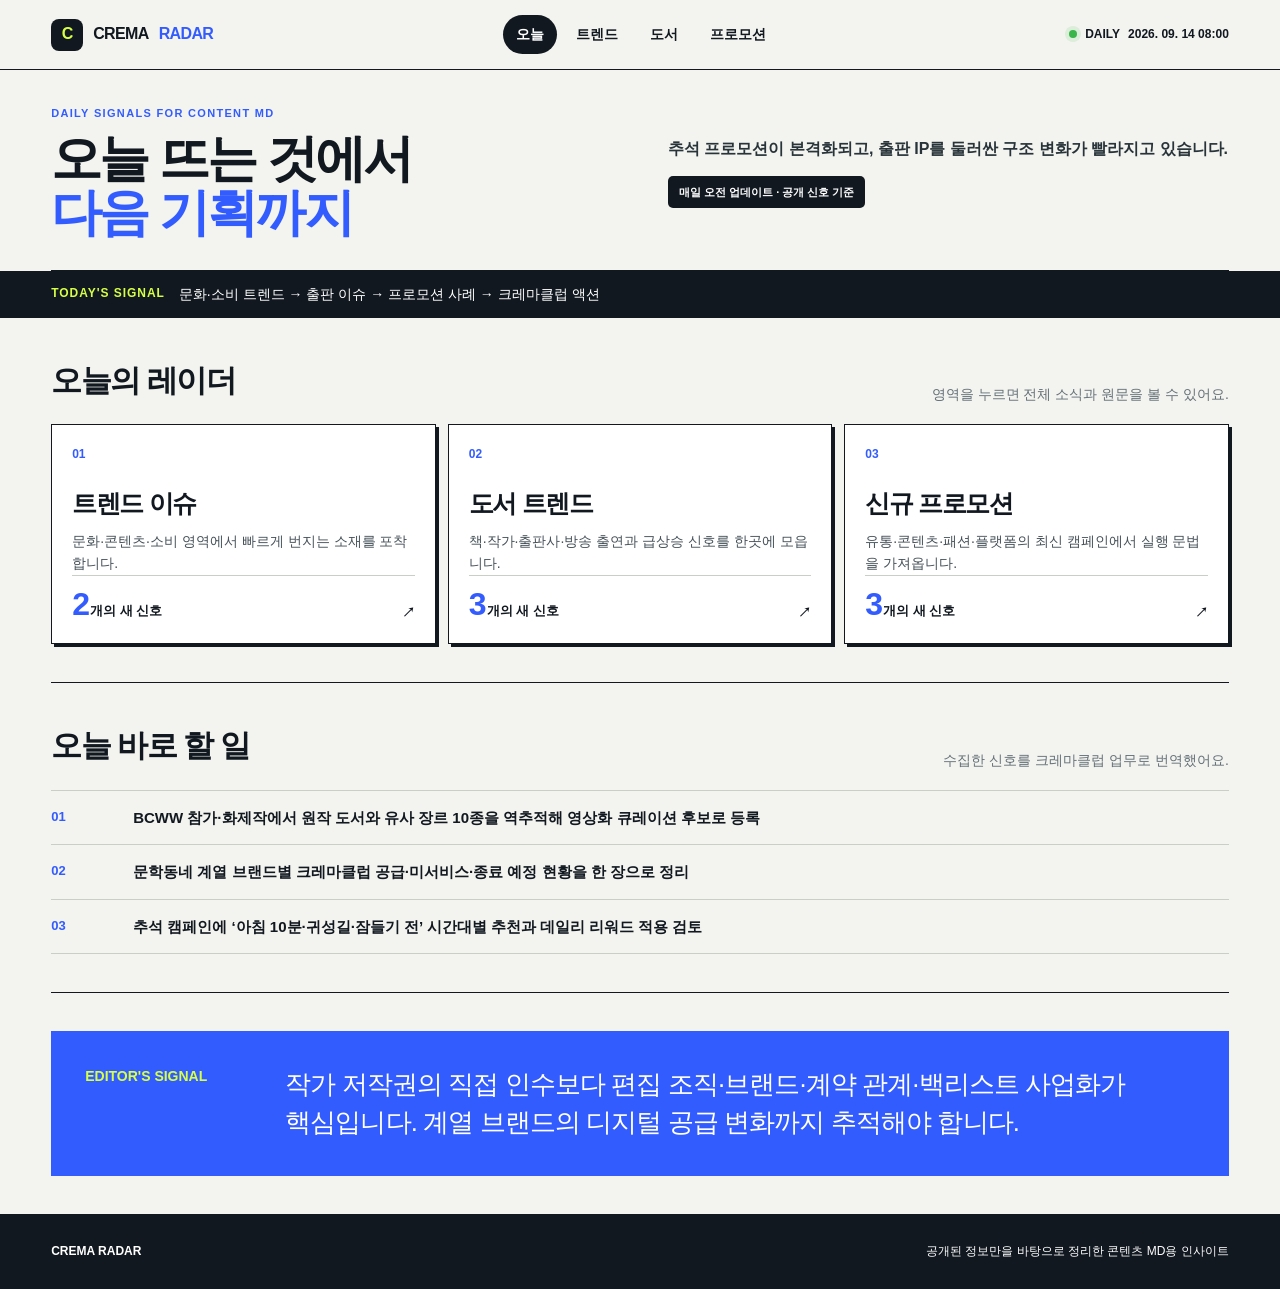
==== commit 848ecfb8: "Bust stylesheet cache for compact layout" ====
--- a/index.html
+++ b/index.html
@@ -1,5 +1,5 @@
 <!doctype html>
-<html lang="ko"><head><meta charset="utf-8"><meta name="viewport" content="width=device-width,initial-scale=1"><meta name="description" content="콘텐츠 MD를 위한 일일 트렌드·출판·프로모션 인사이트"><title>CREMA RADAR</title><link rel="stylesheet" href="styles.css"></head>
+<html lang="ko"><head><meta charset="utf-8"><meta name="viewport" content="width=device-width,initial-scale=1"><meta name="description" content="콘텐츠 MD를 위한 일일 트렌드·출판·프로모션 인사이트"><title>CREMA RADAR</title><link rel="stylesheet" href="styles.css?v=2"></head>
 <body data-page="home">
 <header class="topbar"><a class="brand" href="index.html"><i>C</i>CREMA <b>RADAR</b></a><nav><a data-nav="home" href="index.html">오늘</a><a data-nav="trends" href="trends.html">트렌드</a><a data-nav="books" href="books.html">도서</a><a data-nav="promotions" href="promotions.html">프로모션</a></nav><div class="update"><i class="dot"></i><span>DAILY</span><span data-updated></span></div></header>
 <main><section class="hero"><div><p class="eyebrow">DAILY SIGNALS FOR CONTENT MD</p><h1>오늘 뜨는 것에서<br><em>다음 기획까지</em></h1></div><div><p class="hero-copy" data-headline></p><span class="today">매일 오전 업데이트 · 공개 신호 기준</span></div></section><div class="ticker"><b>TODAY'S SIGNAL</b><span>문화·소비 트렌드 → 출판 이슈 → 프로모션 사례 → 크레마클럽 액션</span></div><section class="section"><div class="section-head"><h2>오늘의 레이더</h2><p>영역을 누르면 전체 소식과 원문을 볼 수 있어요.</p></div><div class="hub-grid" data-hubs></div></section><section class="section action-section"><div class="section-head"><h2>오늘 바로 할 일</h2><p>수집한 신호를 크레마클럽 업무로 번역했어요.</p></div><ol class="action-list" data-actions></ol></section><section class="section"><div class="insight"><h3>EDITOR'S SIGNAL</h3><p data-insight></p></div></section></main>
--- a/styles.css
+++ b/styles.css
@@ -0,0 +1,24 @@
+:root{--ink:#111820;--paper:#f3f4ef;--blue:#335cff;--lime:#d7ff45;--line:#c9cec7;--muted:#647078;--white:#fff;--red:#ff5c45}*{box-sizing:border-box}html{scroll-behavior:smooth}body{margin:0;background:var(--paper);color:var(--ink);font-family:"Pretendard","Noto Sans KR",Arial,sans-serif;font-size:16px;line-height:1.65}a{color:inherit}.topbar{height:70px;padding:0 clamp(20px,4vw,64px);display:flex;align-items:center;justify-content:space-between;border-bottom:1px solid var(--ink);position:sticky;top:0;background:rgba(243,244,239,.96);backdrop-filter:blur(10px);z-index:10}.brand{display:flex;align-items:center;gap:10px;text-decoration:none;font-weight:900;letter-spacing:-.04em}.brand i{font-style:normal;background:var(--ink);color:var(--lime);width:32px;height:32px;border-radius:8px;display:grid;place-items:center}.brand b{color:var(--blue)}nav{display:flex;gap:6px}nav a{font-size:14px;font-weight:700;text-decoration:none;padding:8px 13px;border-radius:20px}nav a:hover,nav a.active{background:var(--ink);color:#fff}.update{display:flex;align-items:center;gap:8px;font-size:12px;font-weight:700}.dot{width:8px;height:8px;border-radius:50%;background:#39b54a;box-shadow:0 0 0 4px #39b54a20}main{max-width:1440px;margin:auto;padding:0 clamp(20px,4vw,64px)}.hero{padding:68px 0 44px;border-bottom:1px solid var(--ink);display:grid;grid-template-columns:1.2fr .8fr;gap:60px;align-items:end}.eyebrow{font-size:12px;letter-spacing:.12em;font-weight:900;color:var(--blue);margin:0 0 16px}.hero h1{font-size:clamp(46px,6vw,84px);line-height:1;letter-spacing:-.07em;margin:0}.hero h1 em{font-style:normal;color:var(--blue)}.hero-copy{font-size:18px;word-break:keep-all;margin:0 0 22px}.today{display:inline-flex;align-items:center;gap:8px;background:var(--ink);color:#fff;border-radius:5px;padding:9px 13px;font-size:13px;font-weight:700}.ticker{background:var(--ink);color:#fff;margin:0 calc(clamp(20px,4vw,64px)*-1);padding:17px clamp(20px,4vw,64px);display:flex;gap:14px;align-items:center;white-space:nowrap;overflow:hidden}.ticker b{color:var(--lime);font-size:12px;letter-spacing:.08em}.ticker span{font-size:14px;text-overflow:ellipsis;overflow:hidden}.section{padding:64px 0}.section+.section{border-top:1px solid var(--ink)}.section-head{display:flex;justify-content:space-between;align-items:end;margin-bottom:25px}.section-head h2{font-size:clamp(27px,3vw,40px);letter-spacing:-.05em;margin:0}.section-head p{font-size:14px;color:var(--muted);margin:0}.hub-grid{display:grid;grid-template-columns:repeat(3,1fr);gap:14px}.hub-card{border:1px solid var(--ink);background:#fff;min-height:345px;padding:26px;display:flex;flex-direction:column;text-decoration:none;box-shadow:5px 5px 0 var(--ink);transition:.2s}.hub-card:hover{transform:translate(-2px,-2px);box-shadow:8px 8px 0 var(--ink)}.hub-no{font-size:12px;font-weight:900;color:var(--blue)}.hub-card h2{font-size:31px;letter-spacing:-.055em;margin:34px 0 12px}.hub-card>p{color:var(--muted);margin:0}.hub-count{margin-top:auto;border-top:1px solid var(--line);padding-top:18px;display:flex;justify-content:space-between;align-items:end}.hub-count strong{font-size:42px;line-height:1;color:var(--blue)}.hub-count span{font-size:13px;font-weight:800}.arrow{font-size:28px}.insight{background:var(--blue);color:#fff;padding:34px;display:grid;grid-template-columns:170px 1fr;gap:30px}.insight h3{color:var(--lime);font-size:14px;margin:0}.insight p{font-size:clamp(19px,2vw,27px);line-height:1.5;letter-spacing:-.035em;margin:0;word-break:keep-all}.page-head{padding:58px 0 34px;border-bottom:1px solid var(--ink)}.back{font-size:13px;font-weight:800;text-decoration:none;color:var(--blue)}.page-head h1{font-size:clamp(42px,6vw,76px);letter-spacing:-.07em;line-height:1;margin:32px 0 14px}.page-head>p{max-width:720px;color:var(--muted);font-size:17px;margin:0}.policy{margin-top:28px;display:grid;grid-template-columns:repeat(3,1fr);gap:1px;background:var(--ink);border:1px solid var(--ink)}.policy div{background:var(--paper);padding:18px}.policy b{display:block;color:var(--blue);font-size:12px;margin-bottom:6px}.policy span{font-size:13px}.filterbar{display:flex;gap:7px;flex-wrap:wrap;margin:30px 0}.filterbar button{border:1px solid var(--line);background:transparent;border-radius:20px;padding:8px 14px;font-weight:700;cursor:pointer}.filterbar button.active,.filterbar button:hover{background:var(--ink);color:#fff;border-color:var(--ink)}.feed{border-top:1px solid var(--ink)}.feed-card{display:grid;grid-template-columns:160px 1fr;border-bottom:1px solid var(--ink);padding:34px 0}.meta{display:flex;flex-direction:column;align-items:flex-start}.level{font-size:11px;font-weight:900;padding:5px 8px;border-radius:3px;background:var(--lime)}.level.burst{background:var(--red);color:#fff}.level.watch{background:#dfe3df}.meta time{font-size:12px;color:var(--muted);margin-top:12px}.meta small{font-size:12px;font-weight:700;color:var(--blue);margin-top:4px}.feed-main h2{font-size:27px;line-height:1.35;letter-spacing:-.04em;margin:0 0 14px}.summary{color:#3f4a51;margin:0 0 22px;word-break:keep-all}.analysis{background:#e7e9e3;border-left:4px solid var(--blue);padding:16px 18px;margin:0 0 18px}.analysis b{font-size:11px;color:var(--blue);letter-spacing:.08em}.analysis p{font-size:14px;margin:4px 0 0}.tags{display:flex;gap:7px;flex-wrap:wrap;margin-bottom:17px}.tags span{font-size:12px;background:#fff;border:1px solid var(--line);padding:4px 8px;border-radius:3px}.links{display:flex;gap:16px;flex-wrap:wrap}.links a{font-size:13px;font-weight:800;text-decoration:none}.links a:hover{color:var(--blue)}footer{background:var(--ink);color:#fff;padding:28px clamp(20px,4vw,64px);display:flex;justify-content:space-between;font-size:12px}.empty{padding:60px;text-align:center;color:var(--muted)}
+@media(max-width:900px){nav{display:none}.hero{grid-template-columns:1fr;gap:34px}.hub-grid{grid-template-columns:1fr}.hub-card{min-height:260px}.insight{grid-template-columns:1fr}.policy{grid-template-columns:1fr}.feed-card{grid-template-columns:100px 1fr}}
+@media(max-width:560px){.topbar{height:60px}.update span:last-child{display:none}.hero{padding-top:45px}.hero h1{font-size:46px}.feed-card{grid-template-columns:1fr;gap:14px}.meta{flex-direction:row;align-items:center;gap:10px}.meta time,.meta small{margin:0}.feed-main h2{font-size:23px}.section-head{align-items:flex-start;flex-direction:column;gap:6px}footer{flex-direction:column;gap:5px}}
+.action-list{list-style:none;margin:0;padding:0;border-top:1px solid var(--line)}.action-list li{display:grid;grid-template-columns:64px 1fr;gap:18px;padding:20px 0;border-bottom:1px solid var(--line);align-items:start}.action-list b{font-size:13px;color:var(--blue)}.action-list span{font-size:17px;font-weight:700;line-height:1.55}
+
+/* Compact dashboard: prioritize scanning over landing-page drama */
+.hero{min-height:0;padding:34px 0 30px;grid-template-columns:1fr 1fr;gap:56px;align-items:center}
+.eyebrow{margin-bottom:10px;font-size:11px}
+.hero h1{font-size:clamp(36px,4vw,56px);line-height:1.05;letter-spacing:-.055em}
+.hero-copy{max-width:560px;margin:0 0 14px;font-size:16px;line-height:1.65;font-weight:650;color:#29343a}
+.today{padding:7px 11px;font-size:11px}
+.ticker{padding-top:12px;padding-bottom:12px}
+.section{padding:38px 0}
+.section-head{margin-bottom:18px}
+.section-head h2{font-size:clamp(25px,2.4vw,34px)}
+.hub-grid{gap:12px}
+.hub-card{min-height:220px;padding:20px;box-shadow:3px 3px 0 var(--ink)}
+.hub-card:hover{box-shadow:5px 5px 0 var(--ink)}
+.hub-card h2{margin:18px 0 7px;font-size:25px}
+.hub-card>p{font-size:14px;line-height:1.55;color:#465159}
+.hub-count{padding-top:12px}
+.hub-count strong{font-size:32px}
+.action-list li{padding:15px 0}.action-list span{font-size:15px}
+@media(max-width:900px){.hero{grid-template-columns:1fr;padding:30px 0 26px;gap:20px}.hero h1{font-size:42px}.hub-card{min-height:205px}}
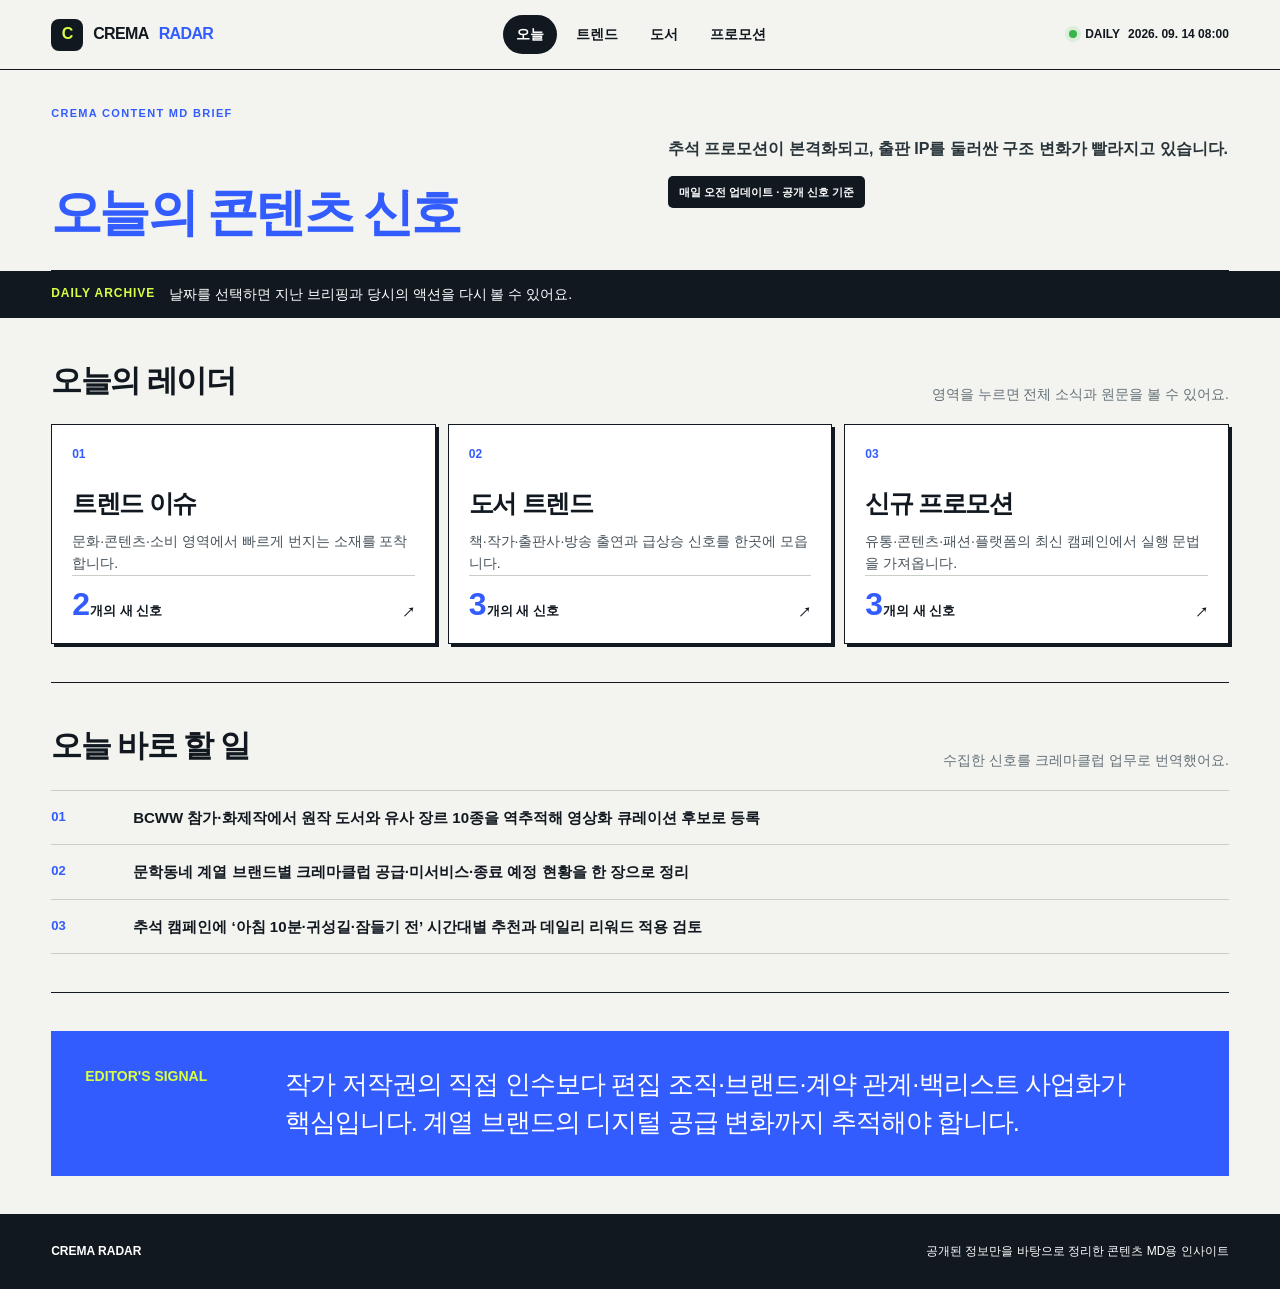
==== commit fd5c43b2: "Add dated archive UI" ====
--- a/index.html
+++ b/index.html
@@ -1,7 +1,7 @@
 <!doctype html>
-<html lang="ko"><head><meta charset="utf-8"><meta name="viewport" content="width=device-width,initial-scale=1"><meta name="description" content="콘텐츠 MD를 위한 일일 트렌드·출판·프로모션 인사이트"><title>CREMA RADAR</title><link rel="stylesheet" href="styles.css?v=2"></head>
+<html lang="ko"><head><meta charset="utf-8"><meta name="viewport" content="width=device-width,initial-scale=1"><meta name="description" content="콘텐츠 MD를 위한 일일 트렌드·출판·프로모션 인사이트"><title>CREMA RADAR</title><link rel="stylesheet" href="styles.css?v=3"></head>
 <body data-page="home">
 <header class="topbar"><a class="brand" href="index.html"><i>C</i>CREMA <b>RADAR</b></a><nav><a data-nav="home" href="index.html">오늘</a><a data-nav="trends" href="trends.html">트렌드</a><a data-nav="books" href="books.html">도서</a><a data-nav="promotions" href="promotions.html">프로모션</a></nav><div class="update"><i class="dot"></i><span>DAILY</span><span data-updated></span></div></header>
-<main><section class="hero"><div><p class="eyebrow">DAILY SIGNALS FOR CONTENT MD</p><h1>오늘 뜨는 것에서<br><em>다음 기획까지</em></h1></div><div><p class="hero-copy" data-headline></p><span class="today">매일 오전 업데이트 · 공개 신호 기준</span></div></section><div class="ticker"><b>TODAY'S SIGNAL</b><span>문화·소비 트렌드 → 출판 이슈 → 프로모션 사례 → 크레마클럽 액션</span></div><section class="section"><div class="section-head"><h2>오늘의 레이더</h2><p>영역을 누르면 전체 소식과 원문을 볼 수 있어요.</p></div><div class="hub-grid" data-hubs></div></section><section class="section action-section"><div class="section-head"><h2>오늘 바로 할 일</h2><p>수집한 신호를 크레마클럽 업무로 번역했어요.</p></div><ol class="action-list" data-actions></ol></section><section class="section"><div class="insight"><h3>EDITOR'S SIGNAL</h3><p data-insight></p></div></section></main>
-<footer><b>CREMA RADAR</b><span>공개된 정보만을 바탕으로 정리한 콘텐츠 MD용 인사이트</span></footer><script src="data.js"></script><script src="app.js"></script>
+<main><section class="hero"><div><p class="eyebrow">CREMA CONTENT MD BRIEF</p><h1><span data-date-title></span><br><em>오늘의 콘텐츠 신호</em></h1></div><div><p class="hero-copy" data-headline></p><span class="today">매일 오전 업데이트 · 공개 신호 기준</span></div></section><div class="ticker"><b>DAILY ARCHIVE</b><span>날짜를 선택하면 지난 브리핑과 당시의 액션을 다시 볼 수 있어요.</span></div><section class="section"><div class="section-head"><h2>오늘의 레이더</h2><p>영역을 누르면 전체 소식과 원문을 볼 수 있어요.</p></div><div class="hub-grid" data-hubs></div></section><section class="section action-section"><div class="section-head"><h2>오늘 바로 할 일</h2><p>수집한 신호를 크레마클럽 업무로 번역했어요.</p></div><ol class="action-list" data-actions></ol></section><section class="section"><div class="insight"><h3>EDITOR'S SIGNAL</h3><p data-insight></p></div></section></main>
+<footer><b>CREMA RADAR</b><span>공개된 정보만을 바탕으로 정리한 콘텐츠 MD용 인사이트</span></footer><script src="data.js?v=3"></script><script src="app.js?v=3"></script>
 </body></html>
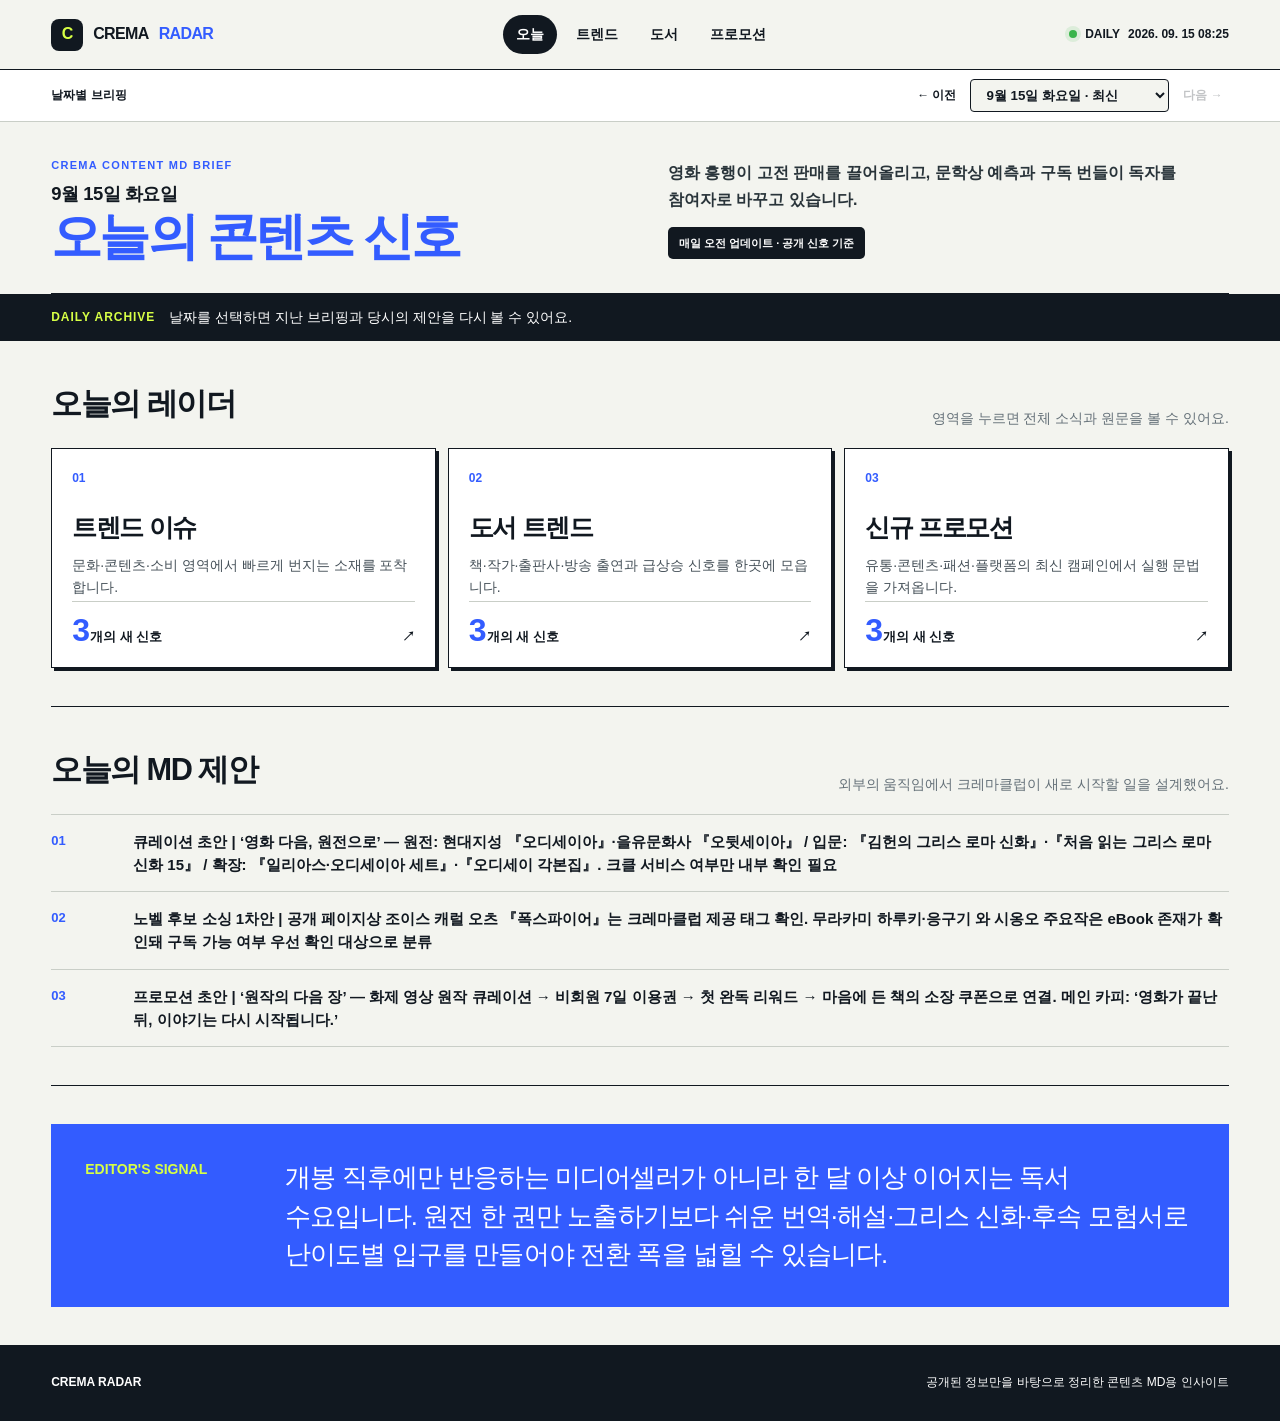
==== commit 261d30b7: "Reframe actions as new MD proposals" ====
--- a/index.html
+++ b/index.html
@@ -1,7 +1,6 @@
-<!doctype html>
 <html lang="ko"><head><meta charset="utf-8"><meta name="viewport" content="width=device-width,initial-scale=1"><meta name="description" content="콘텐츠 MD를 위한 일일 트렌드·출판·프로모션 인사이트"><title>CREMA RADAR</title><link rel="stylesheet" href="styles.css?v=3"></head>
 <body data-page="home">
 <header class="topbar"><a class="brand" href="index.html"><i>C</i>CREMA <b>RADAR</b></a><nav><a data-nav="home" href="index.html">오늘</a><a data-nav="trends" href="trends.html">트렌드</a><a data-nav="books" href="books.html">도서</a><a data-nav="promotions" href="promotions.html">프로모션</a></nav><div class="update"><i class="dot"></i><span>DAILY</span><span data-updated></span></div></header>
-<main><section class="hero"><div><p class="eyebrow">CREMA CONTENT MD BRIEF</p><h1><span data-date-title></span><br><em>오늘의 콘텐츠 신호</em></h1></div><div><p class="hero-copy" data-headline></p><span class="today">매일 오전 업데이트 · 공개 신호 기준</span></div></section><div class="ticker"><b>DAILY ARCHIVE</b><span>날짜를 선택하면 지난 브리핑과 당시의 액션을 다시 볼 수 있어요.</span></div><section class="section"><div class="section-head"><h2>오늘의 레이더</h2><p>영역을 누르면 전체 소식과 원문을 볼 수 있어요.</p></div><div class="hub-grid" data-hubs></div></section><section class="section action-section"><div class="section-head"><h2>오늘 바로 할 일</h2><p>수집한 신호를 크레마클럽 업무로 번역했어요.</p></div><ol class="action-list" data-actions></ol></section><section class="section"><div class="insight"><h3>EDITOR'S SIGNAL</h3><p data-insight></p></div></section></main>
+<main><section class="hero"><div><p class="eyebrow">CREMA CONTENT MD BRIEF</p><h1><span data-date-title></span><br><em>오늘의 콘텐츠 신호</em></h1></div><div><p class="hero-copy" data-headline></p><span class="today">매일 오전 업데이트 · 공개 신호 기준</span></div></section><div class="ticker"><b>DAILY ARCHIVE</b><span>날짜를 선택하면 지난 브리핑과 당시의 제안을 다시 볼 수 있어요.</span></div><section class="section"><div class="section-head"><h2>오늘의 레이더</h2><p>영역을 누르면 전체 소식과 원문을 볼 수 있어요.</p></div><div class="hub-grid" data-hubs></div></section><section class="section action-section"><div class="section-head"><h2>오늘의 MD 제안</h2><p>외부의 움직임에서 크레마클럽이 새로 시작할 일을 설계했어요.</p></div><ol class="action-list" data-actions></ol></section><section class="section"><div class="insight"><h3>EDITOR'S SIGNAL</h3><p data-insight></p></div></section></main>
 <footer><b>CREMA RADAR</b><span>공개된 정보만을 바탕으로 정리한 콘텐츠 MD용 인사이트</span></footer><script src="data.js?v=3"></script><script src="app.js?v=3"></script>
 </body></html>
--- a/styles.css
+++ b/styles.css
@@ -22,3 +22,4 @@
 .hub-count strong{font-size:32px}
 .action-list li{padding:15px 0}.action-list span{font-size:15px}
 @media(max-width:900px){.hero{grid-template-columns:1fr;padding:30px 0 26px;gap:20px}.hero h1{font-size:42px}.hub-card{min-height:205px}}
+.archivebar{position:sticky;top:70px;z-index:9;background:#fff;border-bottom:1px solid var(--line)}.archive-inner{max-width:1440px;margin:auto;padding:9px clamp(20px,4vw,64px);display:flex;align-items:center;justify-content:space-between}.archive-inner>b{font-size:12px}.archive-controls{display:flex;align-items:center;gap:8px}.archive-controls select{border:1px solid var(--ink);background:var(--paper);border-radius:4px;padding:7px 34px 7px 11px;font-weight:800;color:var(--ink)}.day-move{font-size:12px;font-weight:800;text-decoration:none;padding:6px}.day-move.disabled{opacity:.25;pointer-events:none}.hero h1>[data-date-title]{font-size:.36em;letter-spacing:-.025em;color:var(--ink);display:inline-block;margin-bottom:6px}.hero h1 em{display:inline-block}@media(max-width:700px){.archivebar{top:60px}.archive-inner>b{display:none}.archive-inner{justify-content:center}.hero h1>[data-date-title]{font-size:.4em}}
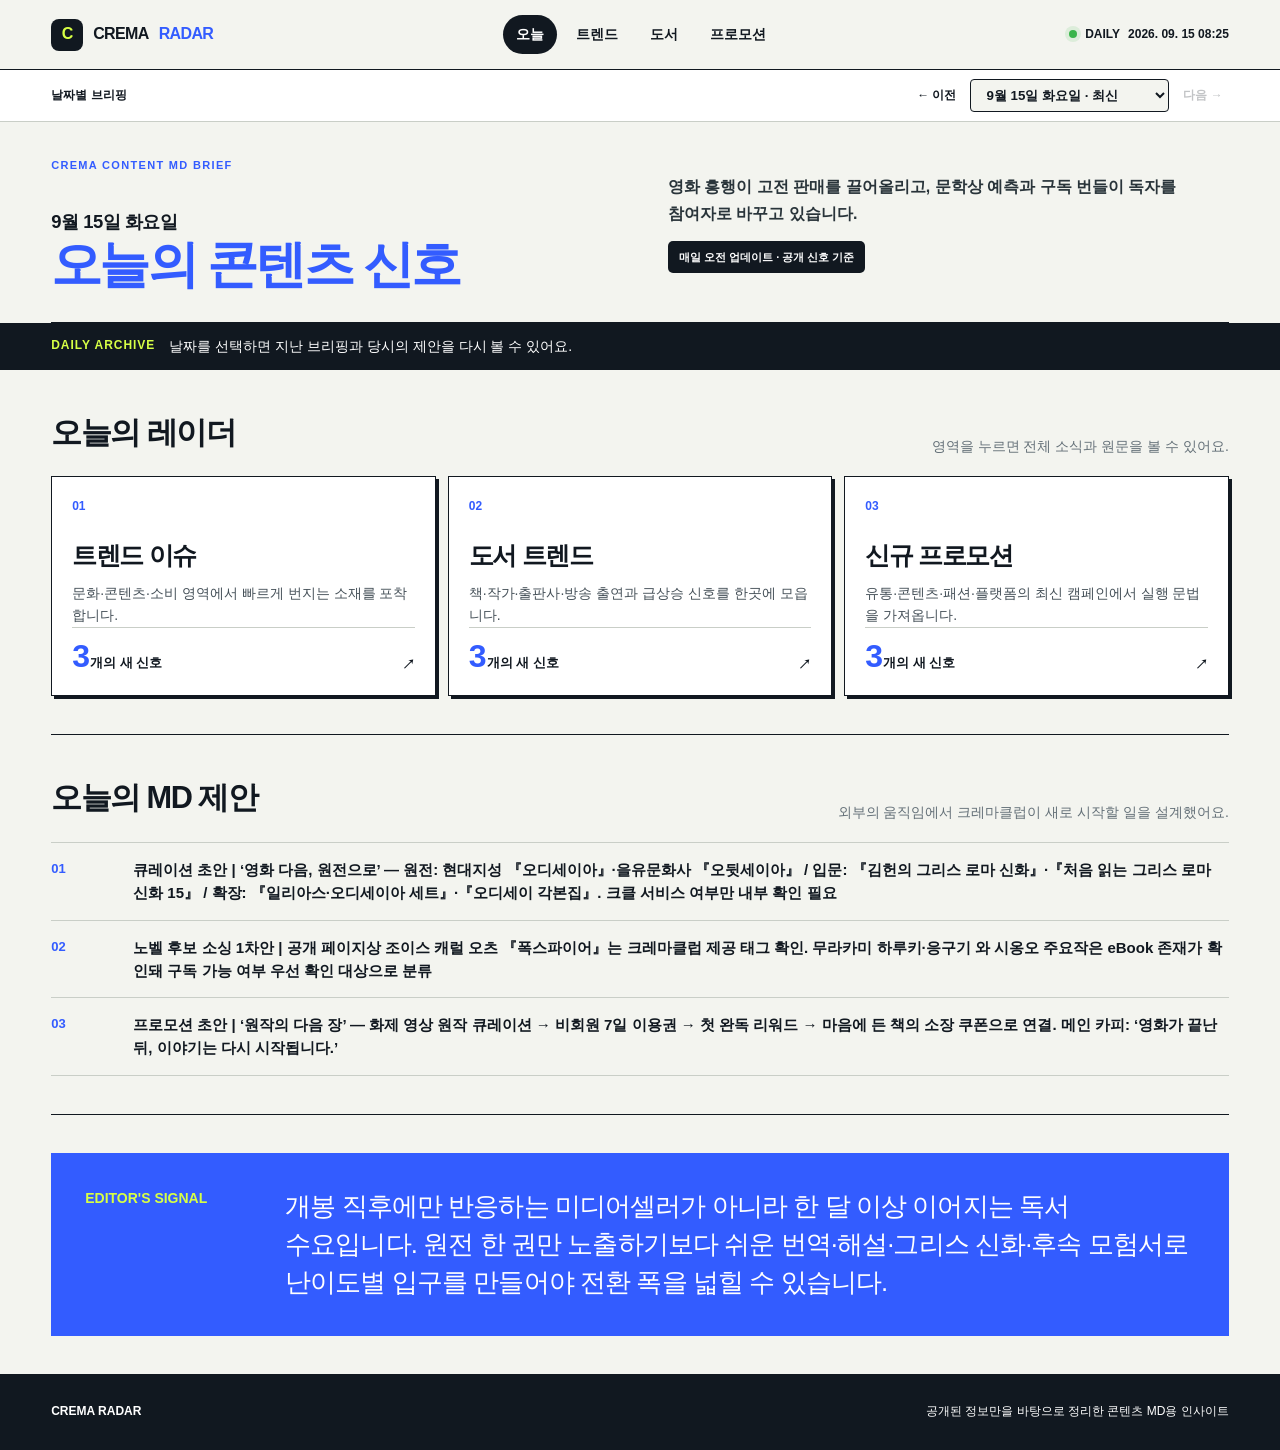
==== commit 93c83a46: "Restore document type and finalize MD proposal section" ====
--- a/index.html
+++ b/index.html
@@ -1,3 +1,4 @@
+<!doctype html>
 <html lang="ko"><head><meta charset="utf-8"><meta name="viewport" content="width=device-width,initial-scale=1"><meta name="description" content="콘텐츠 MD를 위한 일일 트렌드·출판·프로모션 인사이트"><title>CREMA RADAR</title><link rel="stylesheet" href="styles.css?v=3"></head>
 <body data-page="home">
 <header class="topbar"><a class="brand" href="index.html"><i>C</i>CREMA <b>RADAR</b></a><nav><a data-nav="home" href="index.html">오늘</a><a data-nav="trends" href="trends.html">트렌드</a><a data-nav="books" href="books.html">도서</a><a data-nav="promotions" href="promotions.html">프로모션</a></nav><div class="update"><i class="dot"></i><span>DAILY</span><span data-updated></span></div></header>
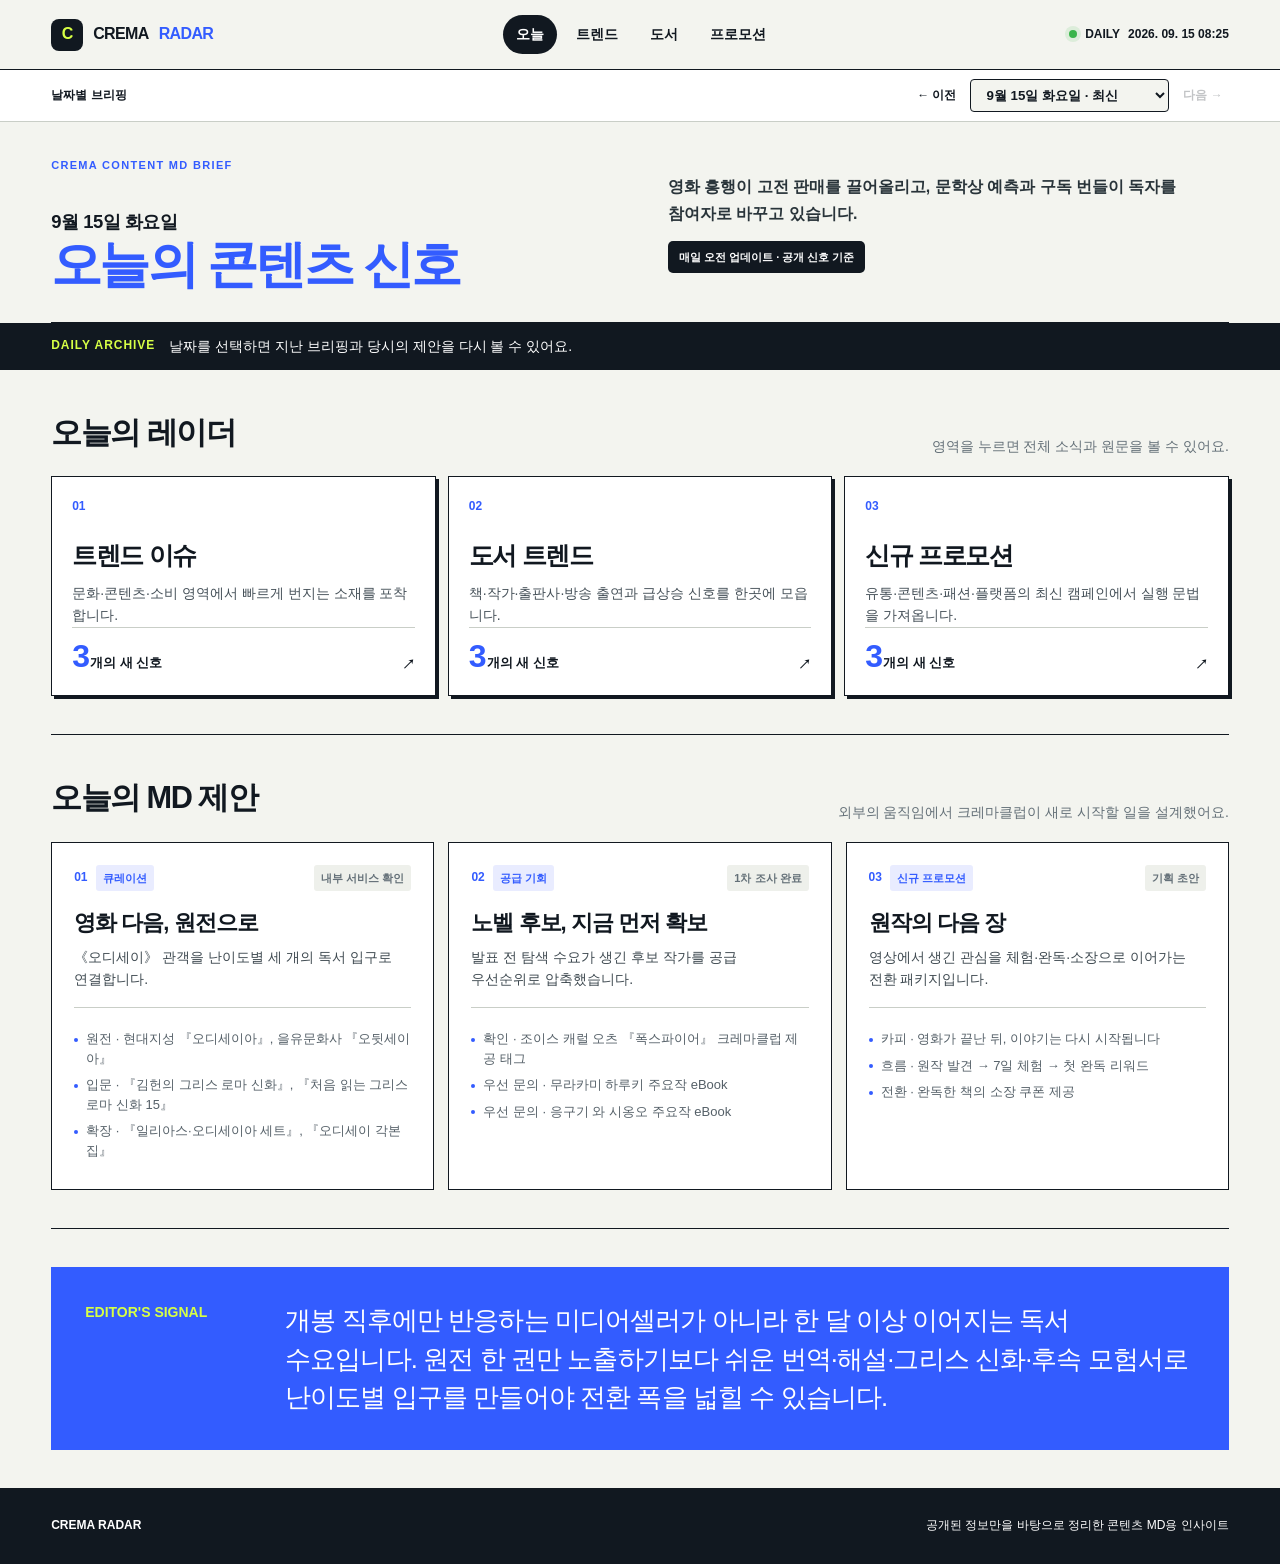
==== commit d7e2b118: "Refresh MD proposal card assets" ====
--- a/index.html
+++ b/index.html
@@ -1,7 +1,7 @@
 <!doctype html>
-<html lang="ko"><head><meta charset="utf-8"><meta name="viewport" content="width=device-width,initial-scale=1"><meta name="description" content="콘텐츠 MD를 위한 일일 트렌드·출판·프로모션 인사이트"><title>CREMA RADAR</title><link rel="stylesheet" href="styles.css?v=3"></head>
+<html lang="ko"><head><meta charset="utf-8"><meta name="viewport" content="width=device-width,initial-scale=1"><meta name="description" content="콘텐츠 MD를 위한 일일 트렌드·출판·프로모션 인사이트"><title>CREMA RADAR</title><link rel="stylesheet" href="styles.css?v=4"></head>
 <body data-page="home">
 <header class="topbar"><a class="brand" href="index.html"><i>C</i>CREMA <b>RADAR</b></a><nav><a data-nav="home" href="index.html">오늘</a><a data-nav="trends" href="trends.html">트렌드</a><a data-nav="books" href="books.html">도서</a><a data-nav="promotions" href="promotions.html">프로모션</a></nav><div class="update"><i class="dot"></i><span>DAILY</span><span data-updated></span></div></header>
 <main><section class="hero"><div><p class="eyebrow">CREMA CONTENT MD BRIEF</p><h1><span data-date-title></span><br><em>오늘의 콘텐츠 신호</em></h1></div><div><p class="hero-copy" data-headline></p><span class="today">매일 오전 업데이트 · 공개 신호 기준</span></div></section><div class="ticker"><b>DAILY ARCHIVE</b><span>날짜를 선택하면 지난 브리핑과 당시의 제안을 다시 볼 수 있어요.</span></div><section class="section"><div class="section-head"><h2>오늘의 레이더</h2><p>영역을 누르면 전체 소식과 원문을 볼 수 있어요.</p></div><div class="hub-grid" data-hubs></div></section><section class="section action-section"><div class="section-head"><h2>오늘의 MD 제안</h2><p>외부의 움직임에서 크레마클럽이 새로 시작할 일을 설계했어요.</p></div><ol class="action-list" data-actions></ol></section><section class="section"><div class="insight"><h3>EDITOR'S SIGNAL</h3><p data-insight></p></div></section></main>
-<footer><b>CREMA RADAR</b><span>공개된 정보만을 바탕으로 정리한 콘텐츠 MD용 인사이트</span></footer><script src="data.js?v=3"></script><script src="app.js?v=3"></script>
+<footer><b>CREMA RADAR</b><span>공개된 정보만을 바탕으로 정리한 콘텐츠 MD용 인사이트</span></footer><script src="data.js?v=4"></script><script src="app.js?v=4"></script>
 </body></html>
--- a/styles.css
+++ b/styles.css
@@ -1,7 +1,7 @@
 :root{--ink:#111820;--paper:#f3f4ef;--blue:#335cff;--lime:#d7ff45;--line:#c9cec7;--muted:#647078;--white:#fff;--red:#ff5c45}*{box-sizing:border-box}html{scroll-behavior:smooth}body{margin:0;background:var(--paper);color:var(--ink);font-family:"Pretendard","Noto Sans KR",Arial,sans-serif;font-size:16px;line-height:1.65}a{color:inherit}.topbar{height:70px;padding:0 clamp(20px,4vw,64px);display:flex;align-items:center;justify-content:space-between;border-bottom:1px solid var(--ink);position:sticky;top:0;background:rgba(243,244,239,.96);backdrop-filter:blur(10px);z-index:10}.brand{display:flex;align-items:center;gap:10px;text-decoration:none;font-weight:900;letter-spacing:-.04em}.brand i{font-style:normal;background:var(--ink);color:var(--lime);width:32px;height:32px;border-radius:8px;display:grid;place-items:center}.brand b{color:var(--blue)}nav{display:flex;gap:6px}nav a{font-size:14px;font-weight:700;text-decoration:none;padding:8px 13px;border-radius:20px}nav a:hover,nav a.active{background:var(--ink);color:#fff}.update{display:flex;align-items:center;gap:8px;font-size:12px;font-weight:700}.dot{width:8px;height:8px;border-radius:50%;background:#39b54a;box-shadow:0 0 0 4px #39b54a20}main{max-width:1440px;margin:auto;padding:0 clamp(20px,4vw,64px)}.hero{padding:68px 0 44px;border-bottom:1px solid var(--ink);display:grid;grid-template-columns:1.2fr .8fr;gap:60px;align-items:end}.eyebrow{font-size:12px;letter-spacing:.12em;font-weight:900;color:var(--blue);margin:0 0 16px}.hero h1{font-size:clamp(46px,6vw,84px);line-height:1;letter-spacing:-.07em;margin:0}.hero h1 em{font-style:normal;color:var(--blue)}.hero-copy{font-size:18px;word-break:keep-all;margin:0 0 22px}.today{display:inline-flex;align-items:center;gap:8px;background:var(--ink);color:#fff;border-radius:5px;padding:9px 13px;font-size:13px;font-weight:700}.ticker{background:var(--ink);color:#fff;margin:0 calc(clamp(20px,4vw,64px)*-1);padding:17px clamp(20px,4vw,64px);display:flex;gap:14px;align-items:center;white-space:nowrap;overflow:hidden}.ticker b{color:var(--lime);font-size:12px;letter-spacing:.08em}.ticker span{font-size:14px;text-overflow:ellipsis;overflow:hidden}.section{padding:64px 0}.section+.section{border-top:1px solid var(--ink)}.section-head{display:flex;justify-content:space-between;align-items:end;margin-bottom:25px}.section-head h2{font-size:clamp(27px,3vw,40px);letter-spacing:-.05em;margin:0}.section-head p{font-size:14px;color:var(--muted);margin:0}.hub-grid{display:grid;grid-template-columns:repeat(3,1fr);gap:14px}.hub-card{border:1px solid var(--ink);background:#fff;min-height:345px;padding:26px;display:flex;flex-direction:column;text-decoration:none;box-shadow:5px 5px 0 var(--ink);transition:.2s}.hub-card:hover{transform:translate(-2px,-2px);box-shadow:8px 8px 0 var(--ink)}.hub-no{font-size:12px;font-weight:900;color:var(--blue)}.hub-card h2{font-size:31px;letter-spacing:-.055em;margin:34px 0 12px}.hub-card>p{color:var(--muted);margin:0}.hub-count{margin-top:auto;border-top:1px solid var(--line);padding-top:18px;display:flex;justify-content:space-between;align-items:end}.hub-count strong{font-size:42px;line-height:1;color:var(--blue)}.hub-count span{font-size:13px;font-weight:800}.arrow{font-size:28px}.insight{background:var(--blue);color:#fff;padding:34px;display:grid;grid-template-columns:170px 1fr;gap:30px}.insight h3{color:var(--lime);font-size:14px;margin:0}.insight p{font-size:clamp(19px,2vw,27px);line-height:1.5;letter-spacing:-.035em;margin:0;word-break:keep-all}.page-head{padding:58px 0 34px;border-bottom:1px solid var(--ink)}.back{font-size:13px;font-weight:800;text-decoration:none;color:var(--blue)}.page-head h1{font-size:clamp(42px,6vw,76px);letter-spacing:-.07em;line-height:1;margin:32px 0 14px}.page-head>p{max-width:720px;color:var(--muted);font-size:17px;margin:0}.policy{margin-top:28px;display:grid;grid-template-columns:repeat(3,1fr);gap:1px;background:var(--ink);border:1px solid var(--ink)}.policy div{background:var(--paper);padding:18px}.policy b{display:block;color:var(--blue);font-size:12px;margin-bottom:6px}.policy span{font-size:13px}.filterbar{display:flex;gap:7px;flex-wrap:wrap;margin:30px 0}.filterbar button{border:1px solid var(--line);background:transparent;border-radius:20px;padding:8px 14px;font-weight:700;cursor:pointer}.filterbar button.active,.filterbar button:hover{background:var(--ink);color:#fff;border-color:var(--ink)}.feed{border-top:1px solid var(--ink)}.feed-card{display:grid;grid-template-columns:160px 1fr;border-bottom:1px solid var(--ink);padding:34px 0}.meta{display:flex;flex-direction:column;align-items:flex-start}.level{font-size:11px;font-weight:900;padding:5px 8px;border-radius:3px;background:var(--lime)}.level.burst{background:var(--red);color:#fff}.level.watch{background:#dfe3df}.meta time{font-size:12px;color:var(--muted);margin-top:12px}.meta small{font-size:12px;font-weight:700;color:var(--blue);margin-top:4px}.feed-main h2{font-size:27px;line-height:1.35;letter-spacing:-.04em;margin:0 0 14px}.summary{color:#3f4a51;margin:0 0 22px;word-break:keep-all}.analysis{background:#e7e9e3;border-left:4px solid var(--blue);padding:16px 18px;margin:0 0 18px}.analysis b{font-size:11px;color:var(--blue);letter-spacing:.08em}.analysis p{font-size:14px;margin:4px 0 0}.tags{display:flex;gap:7px;flex-wrap:wrap;margin-bottom:17px}.tags span{font-size:12px;background:#fff;border:1px solid var(--line);padding:4px 8px;border-radius:3px}.links{display:flex;gap:16px;flex-wrap:wrap}.links a{font-size:13px;font-weight:800;text-decoration:none}.links a:hover{color:var(--blue)}footer{background:var(--ink);color:#fff;padding:28px clamp(20px,4vw,64px);display:flex;justify-content:space-between;font-size:12px}.empty{padding:60px;text-align:center;color:var(--muted)}
 @media(max-width:900px){nav{display:none}.hero{grid-template-columns:1fr;gap:34px}.hub-grid{grid-template-columns:1fr}.hub-card{min-height:260px}.insight{grid-template-columns:1fr}.policy{grid-template-columns:1fr}.feed-card{grid-template-columns:100px 1fr}}
 @media(max-width:560px){.topbar{height:60px}.update span:last-child{display:none}.hero{padding-top:45px}.hero h1{font-size:46px}.feed-card{grid-template-columns:1fr;gap:14px}.meta{flex-direction:row;align-items:center;gap:10px}.meta time,.meta small{margin:0}.feed-main h2{font-size:23px}.section-head{align-items:flex-start;flex-direction:column;gap:6px}footer{flex-direction:column;gap:5px}}
-.action-list{list-style:none;margin:0;padding:0;border-top:1px solid var(--line)}.action-list li{display:grid;grid-template-columns:64px 1fr;gap:18px;padding:20px 0;border-bottom:1px solid var(--line);align-items:start}.action-list b{font-size:13px;color:var(--blue)}.action-list span{font-size:17px;font-weight:700;line-height:1.55}
+.action-list{list-style:none;margin:0;padding:0;display:grid;grid-template-columns:repeat(3,1fr);gap:14px}.action-card{list-style:none;background:#fff;border:1px solid var(--ink);padding:22px;min-width:0}.action-top{display:flex;align-items:center;gap:8px;margin-bottom:18px}.action-no{font-size:12px;font-weight:900;color:var(--blue)}.action-type,.action-status{font-size:11px;font-weight:800;padding:4px 7px;border-radius:3px;background:#e9ecff;color:var(--blue)}.action-status{margin-left:auto;background:#eef0eb;color:var(--muted)}.action-card h3{font-size:22px;line-height:1.3;letter-spacing:-.045em;margin:0 0 9px}.action-summary{font-size:14px;line-height:1.55;color:#3f4a51;margin:0 0 17px;word-break:keep-all}.action-details{list-style:none;margin:0;padding:14px 0 0;border-top:1px solid var(--line)}.action-details li{position:relative;padding-left:12px;margin:7px 0;font-size:13px;line-height:1.5;color:#556068}.action-details li:before{content:"";position:absolute;left:0;top:.65em;width:4px;height:4px;border-radius:50%;background:var(--blue)}.action-card.legacy{display:grid;grid-template-columns:36px 1fr}.action-card.legacy p{font-size:14px;font-weight:700;margin:0}
 
 /* Compact dashboard: prioritize scanning over landing-page drama */
 .hero{min-height:0;padding:34px 0 30px;grid-template-columns:1fr 1fr;gap:56px;align-items:center}
@@ -20,6 +20,6 @@
 .hub-card>p{font-size:14px;line-height:1.55;color:#465159}
 .hub-count{padding-top:12px}
 .hub-count strong{font-size:32px}
-.action-list li{padding:15px 0}.action-list span{font-size:15px}
+@media(max-width:900px){.action-list{grid-template-columns:1fr}.action-card{padding:19px}.action-card h3{font-size:20px}}
 @media(max-width:900px){.hero{grid-template-columns:1fr;padding:30px 0 26px;gap:20px}.hero h1{font-size:42px}.hub-card{min-height:205px}}
 .archivebar{position:sticky;top:70px;z-index:9;background:#fff;border-bottom:1px solid var(--line)}.archive-inner{max-width:1440px;margin:auto;padding:9px clamp(20px,4vw,64px);display:flex;align-items:center;justify-content:space-between}.archive-inner>b{font-size:12px}.archive-controls{display:flex;align-items:center;gap:8px}.archive-controls select{border:1px solid var(--ink);background:var(--paper);border-radius:4px;padding:7px 34px 7px 11px;font-weight:800;color:var(--ink)}.day-move{font-size:12px;font-weight:800;text-decoration:none;padding:6px}.day-move.disabled{opacity:.25;pointer-events:none}.hero h1>[data-date-title]{font-size:.36em;letter-spacing:-.025em;color:var(--ink);display:inline-block;margin-bottom:6px}.hero h1 em{display:inline-block}@media(max-width:700px){.archivebar{top:60px}.archive-inner>b{display:none}.archive-inner{justify-content:center}.hero h1>[data-date-title]{font-size:.4em}}
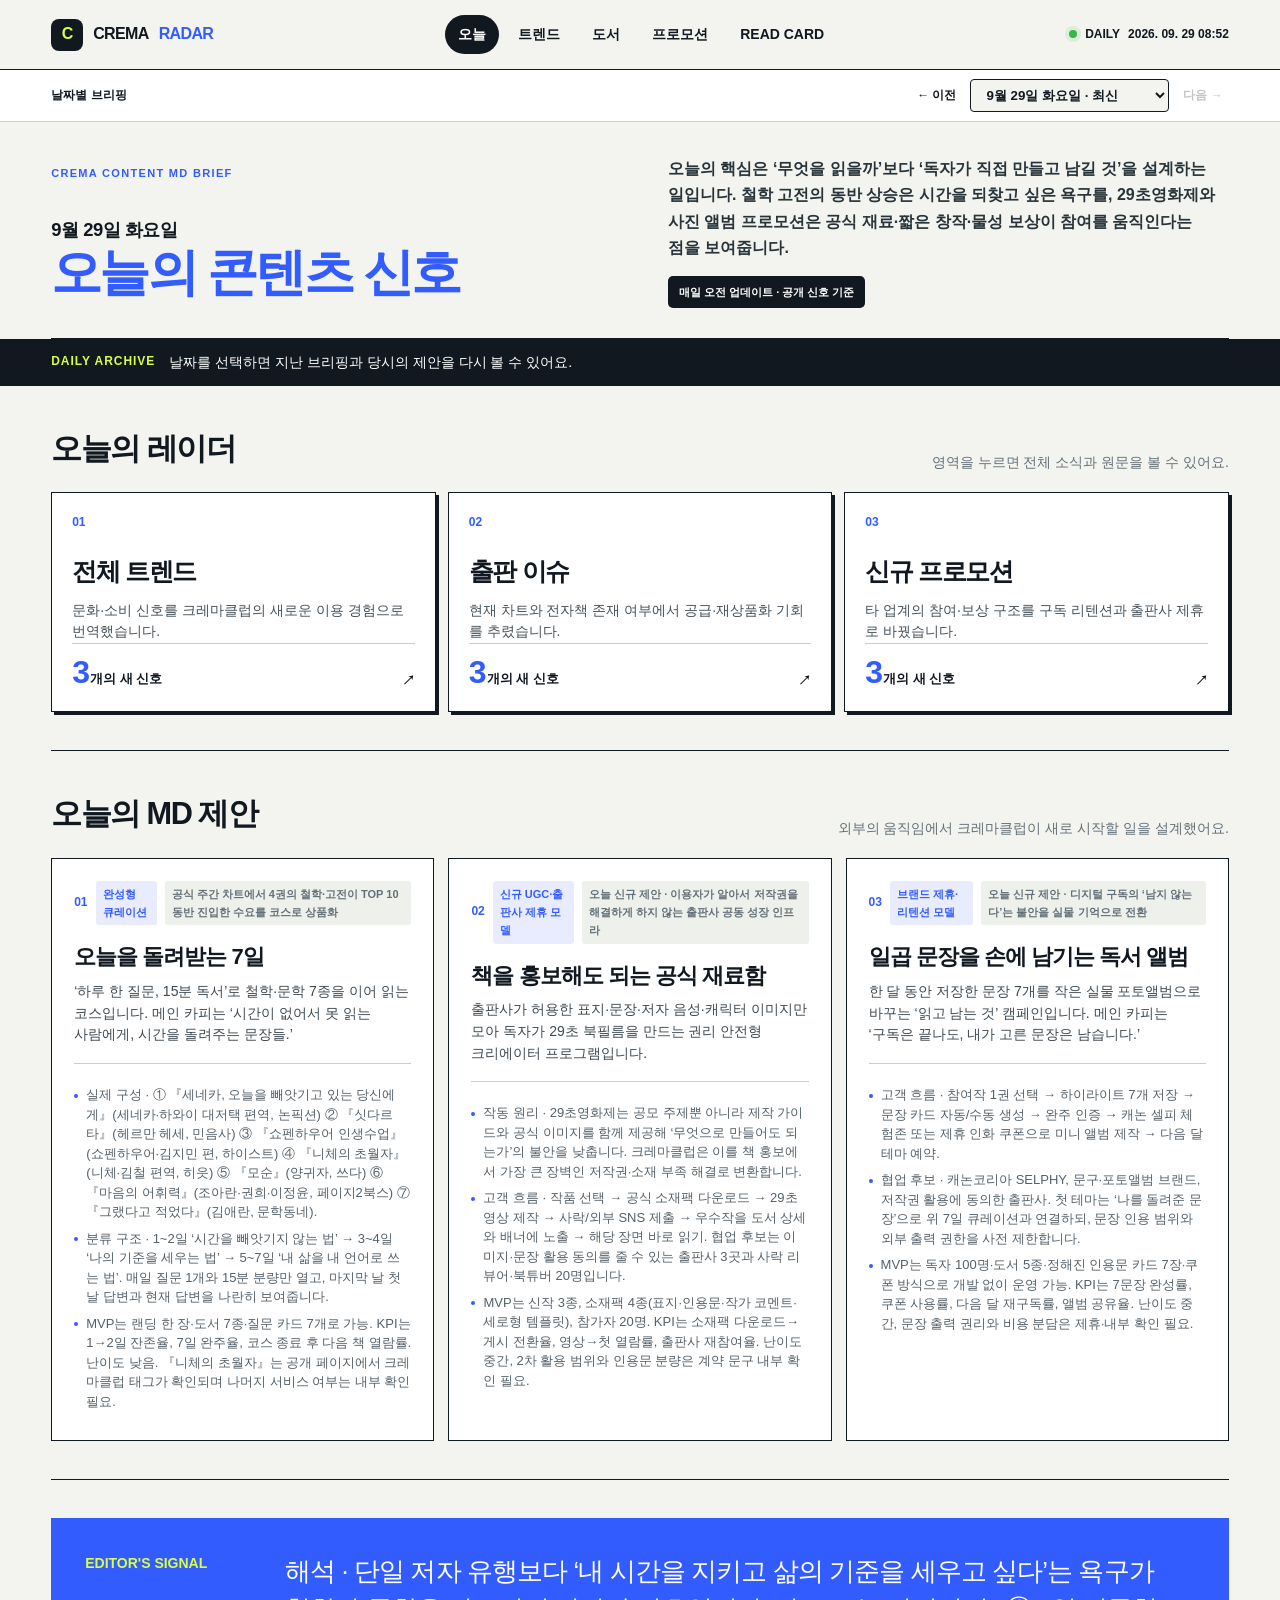
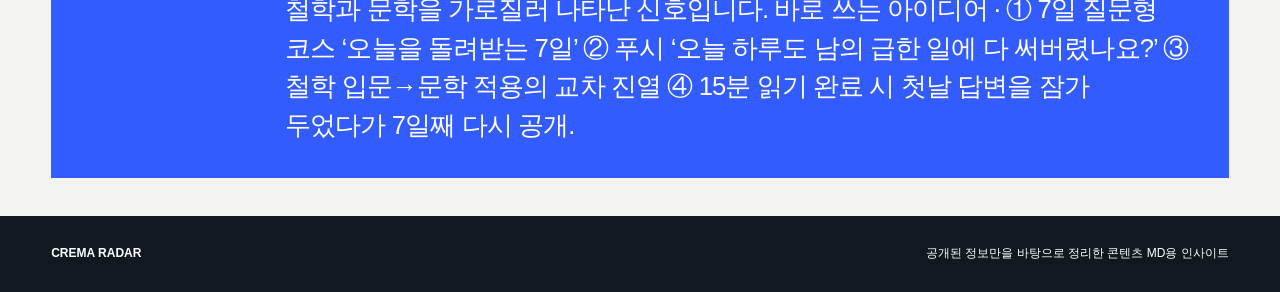
==== commit bb517929: "Link READ CARD from CREMA RADAR" ====
--- a/index.html
+++ b/index.html
@@ -1,7 +1,7 @@
 <!doctype html>
 <html lang="ko"><head><meta charset="utf-8"><meta name="viewport" content="width=device-width,initial-scale=1"><meta name="description" content="콘텐츠 MD를 위한 일일 트렌드·출판·프로모션 인사이트"><title>CREMA RADAR</title><link rel="stylesheet" href="styles.css?v=4"></head>
 <body data-page="home">
-<header class="topbar"><a class="brand" href="index.html"><i>C</i>CREMA <b>RADAR</b></a><nav><a data-nav="home" href="index.html">오늘</a><a data-nav="trends" href="trends.html">트렌드</a><a data-nav="books" href="books.html">도서</a><a data-nav="promotions" href="promotions.html">프로모션</a></nav><div class="update"><i class="dot"></i><span>DAILY</span><span data-updated></span></div></header>
+<header class="topbar"><a class="brand" href="index.html"><i>C</i>CREMA <b>RADAR</b></a><nav><a data-nav="home" href="index.html">오늘</a><a data-nav="trends" href="trends.html">트렌드</a><a data-nav="books" href="books.html">도서</a><a data-nav="promotions" href="promotions.html">프로모션</a><a href="read-card.html">READ CARD</a></nav><div class="update"><i class="dot"></i><span>DAILY</span><span data-updated></span></div></header>
 <main><section class="hero"><div><p class="eyebrow">CREMA CONTENT MD BRIEF</p><h1><span data-date-title></span><br><em>오늘의 콘텐츠 신호</em></h1></div><div><p class="hero-copy" data-headline></p><span class="today">매일 오전 업데이트 · 공개 신호 기준</span></div></section><div class="ticker"><b>DAILY ARCHIVE</b><span>날짜를 선택하면 지난 브리핑과 당시의 제안을 다시 볼 수 있어요.</span></div><section class="section"><div class="section-head"><h2>오늘의 레이더</h2><p>영역을 누르면 전체 소식과 원문을 볼 수 있어요.</p></div><div class="hub-grid" data-hubs></div></section><section class="section action-section"><div class="section-head"><h2>오늘의 MD 제안</h2><p>외부의 움직임에서 크레마클럽이 새로 시작할 일을 설계했어요.</p></div><ol class="action-list" data-actions></ol></section><section class="section"><div class="insight"><h3>EDITOR'S SIGNAL</h3><p data-insight></p></div></section></main>
 <footer><b>CREMA RADAR</b><span>공개된 정보만을 바탕으로 정리한 콘텐츠 MD용 인사이트</span></footer><script src="data.js?v=4"></script><script src="app.js?v=4"></script>
 </body></html>
